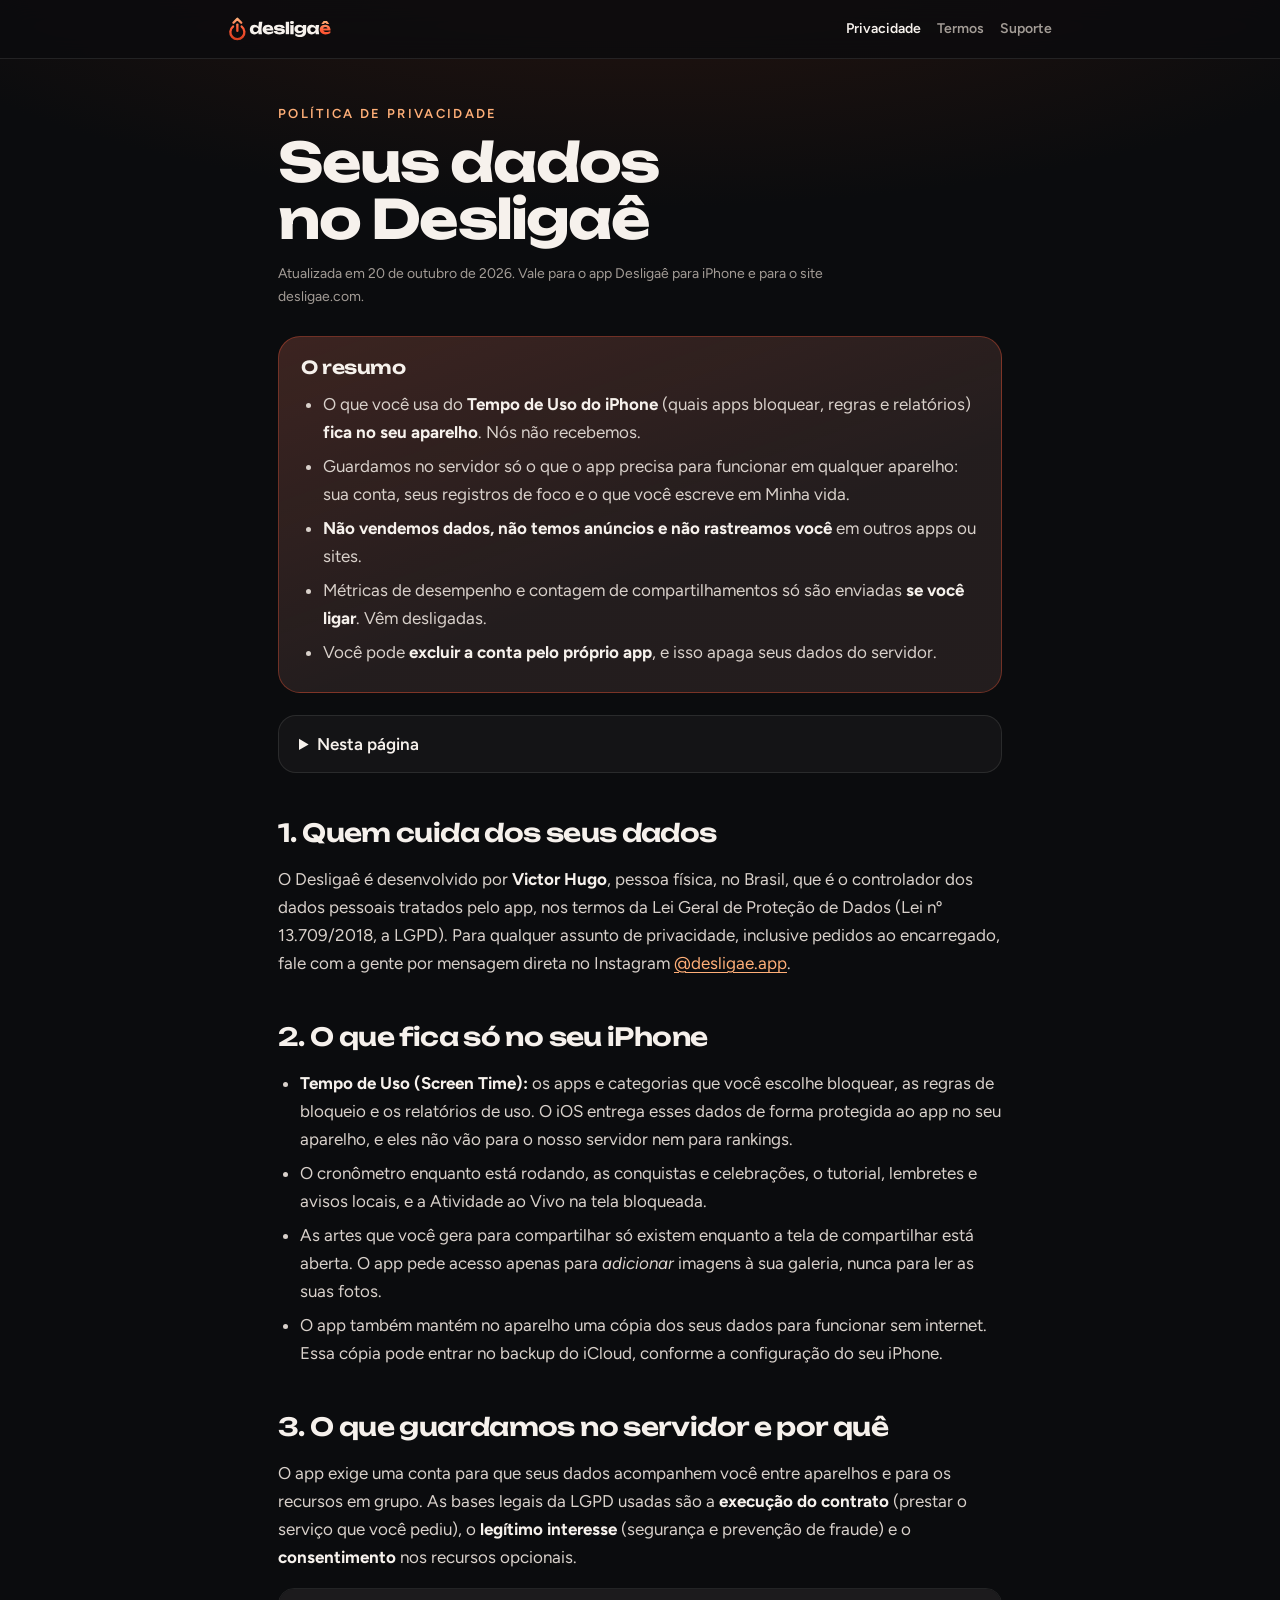
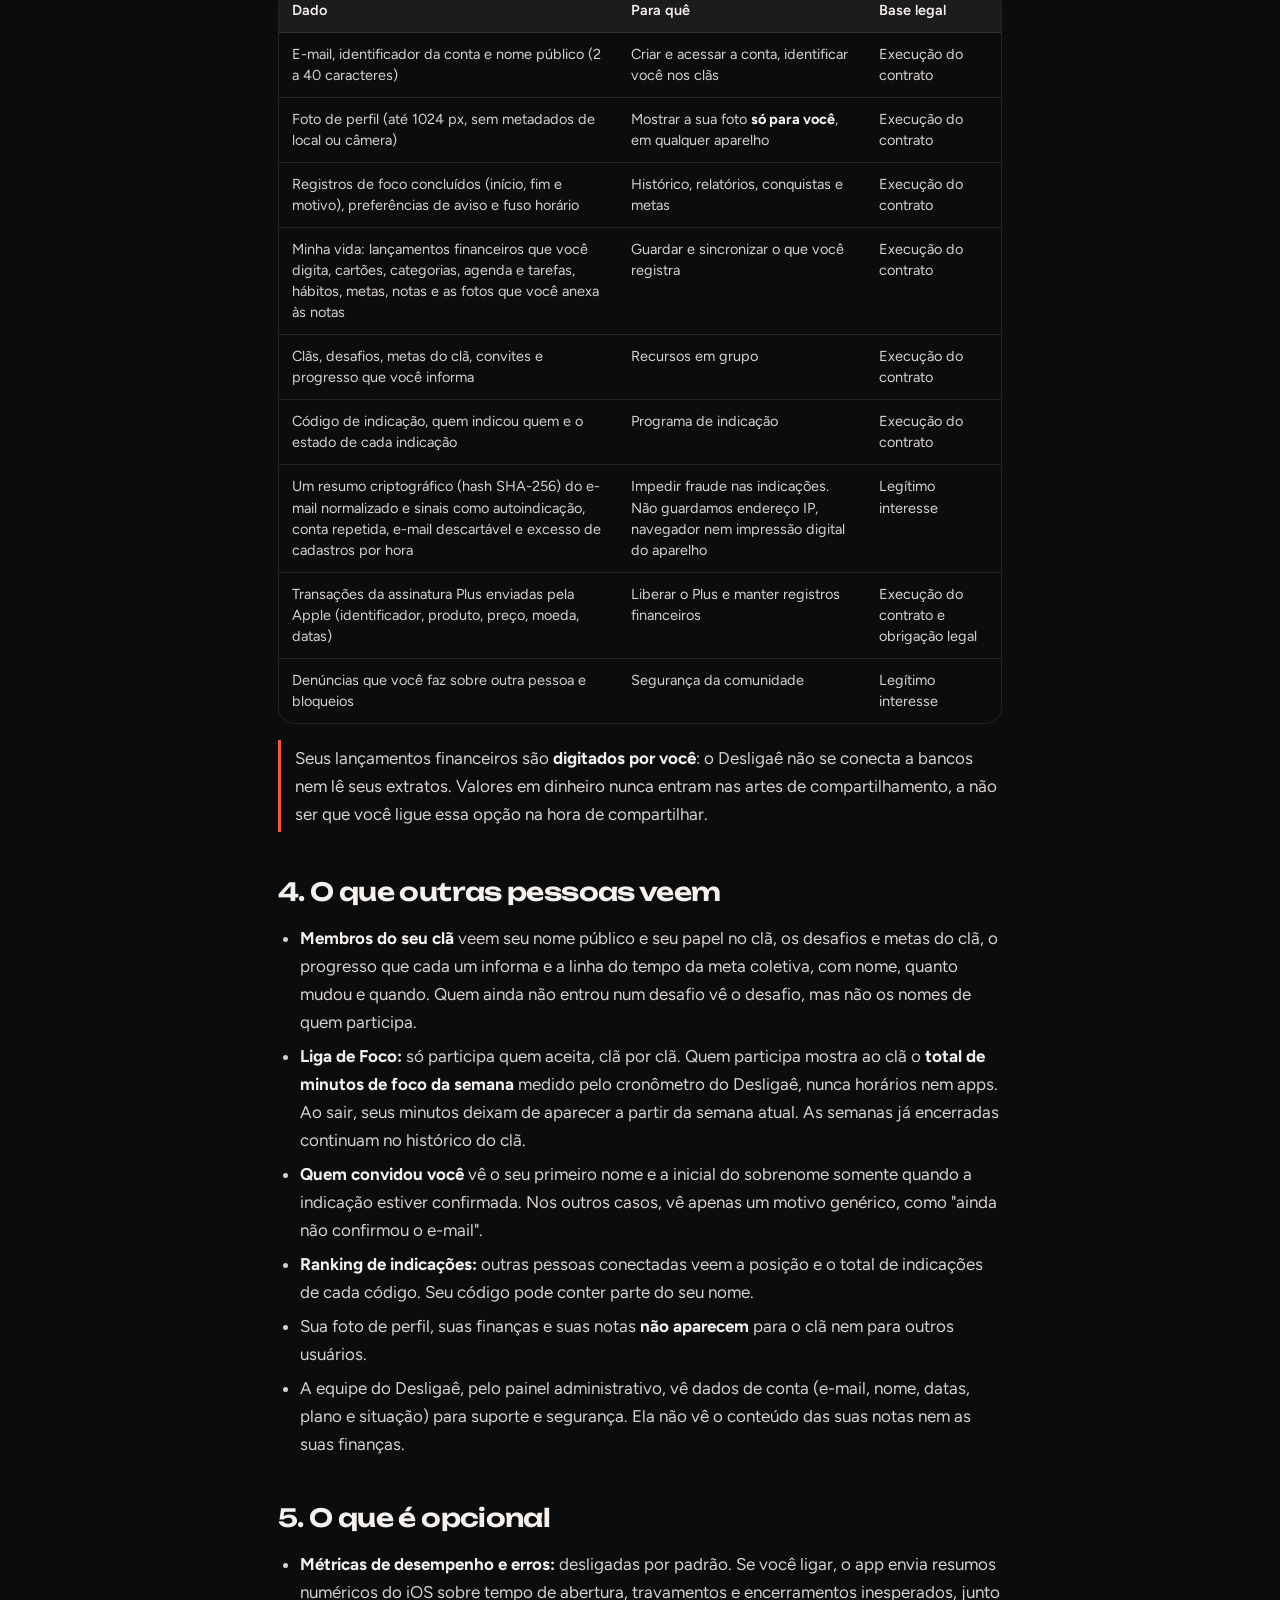
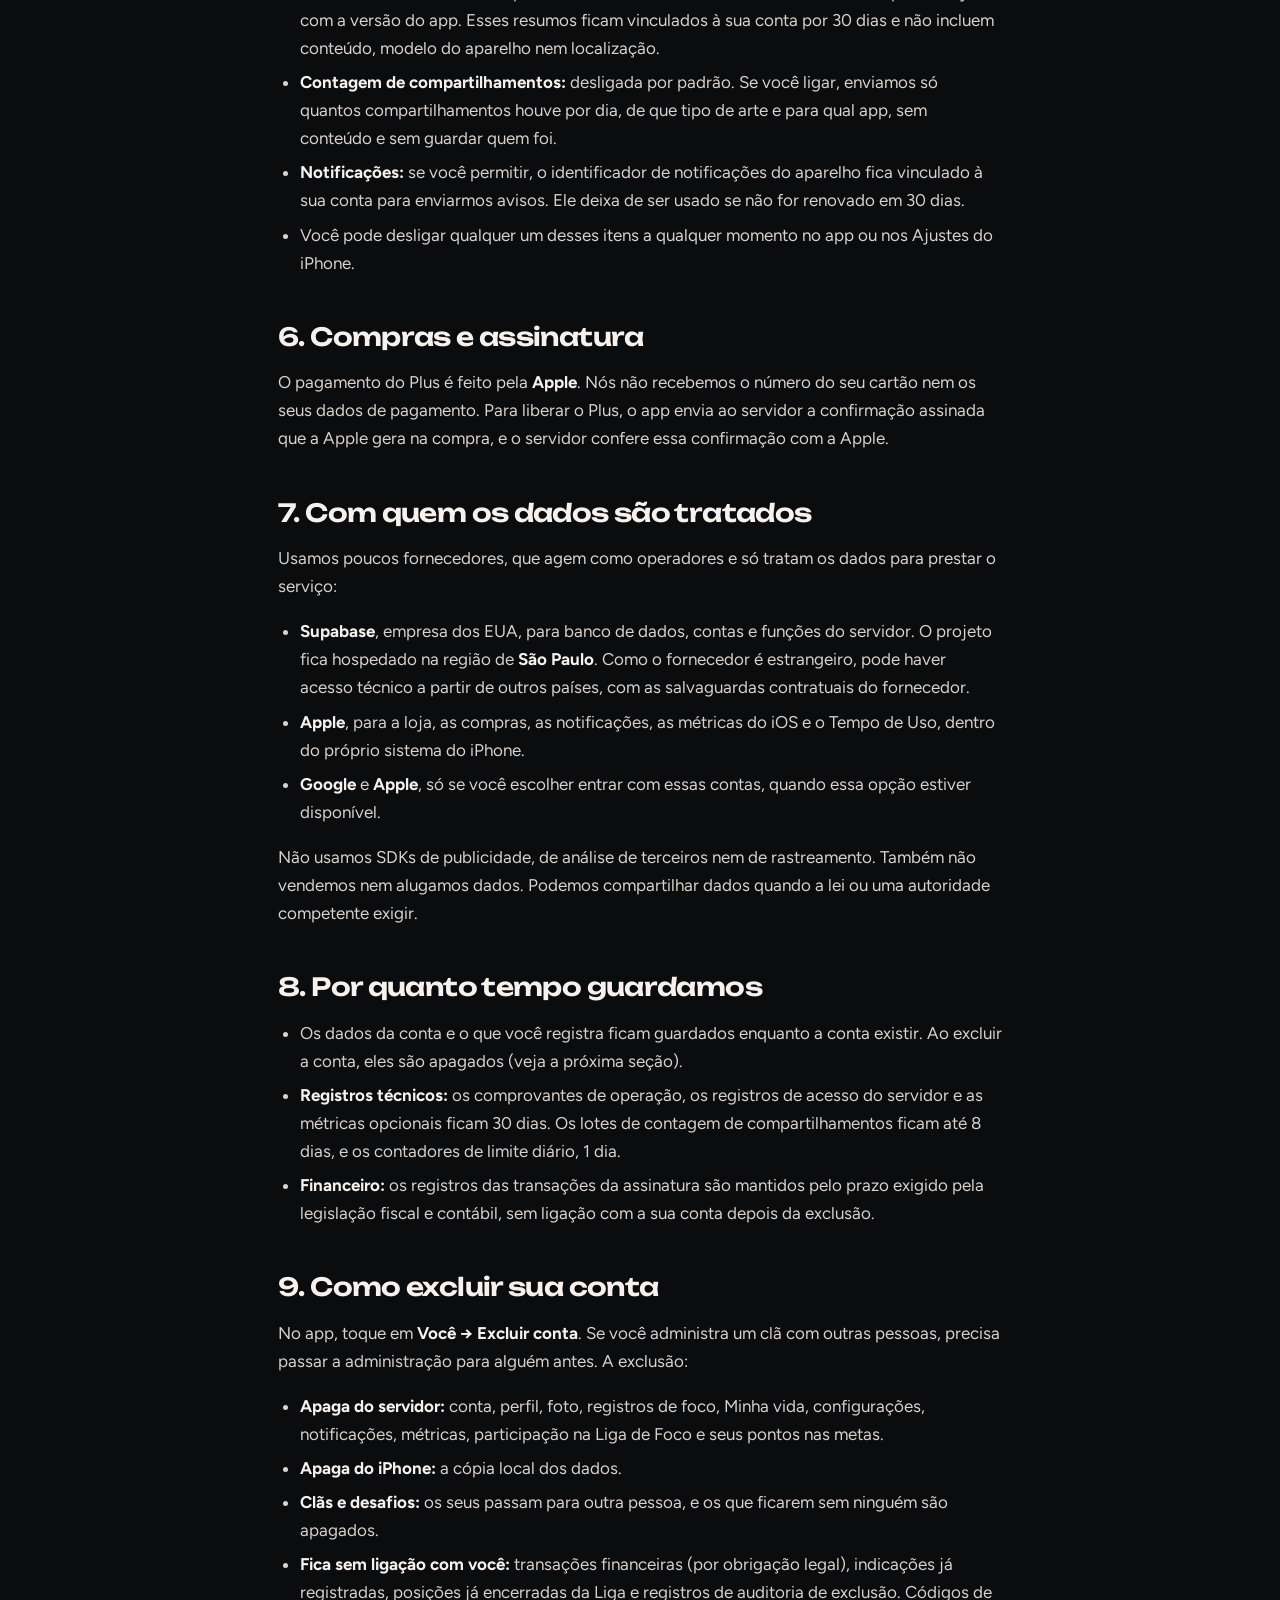
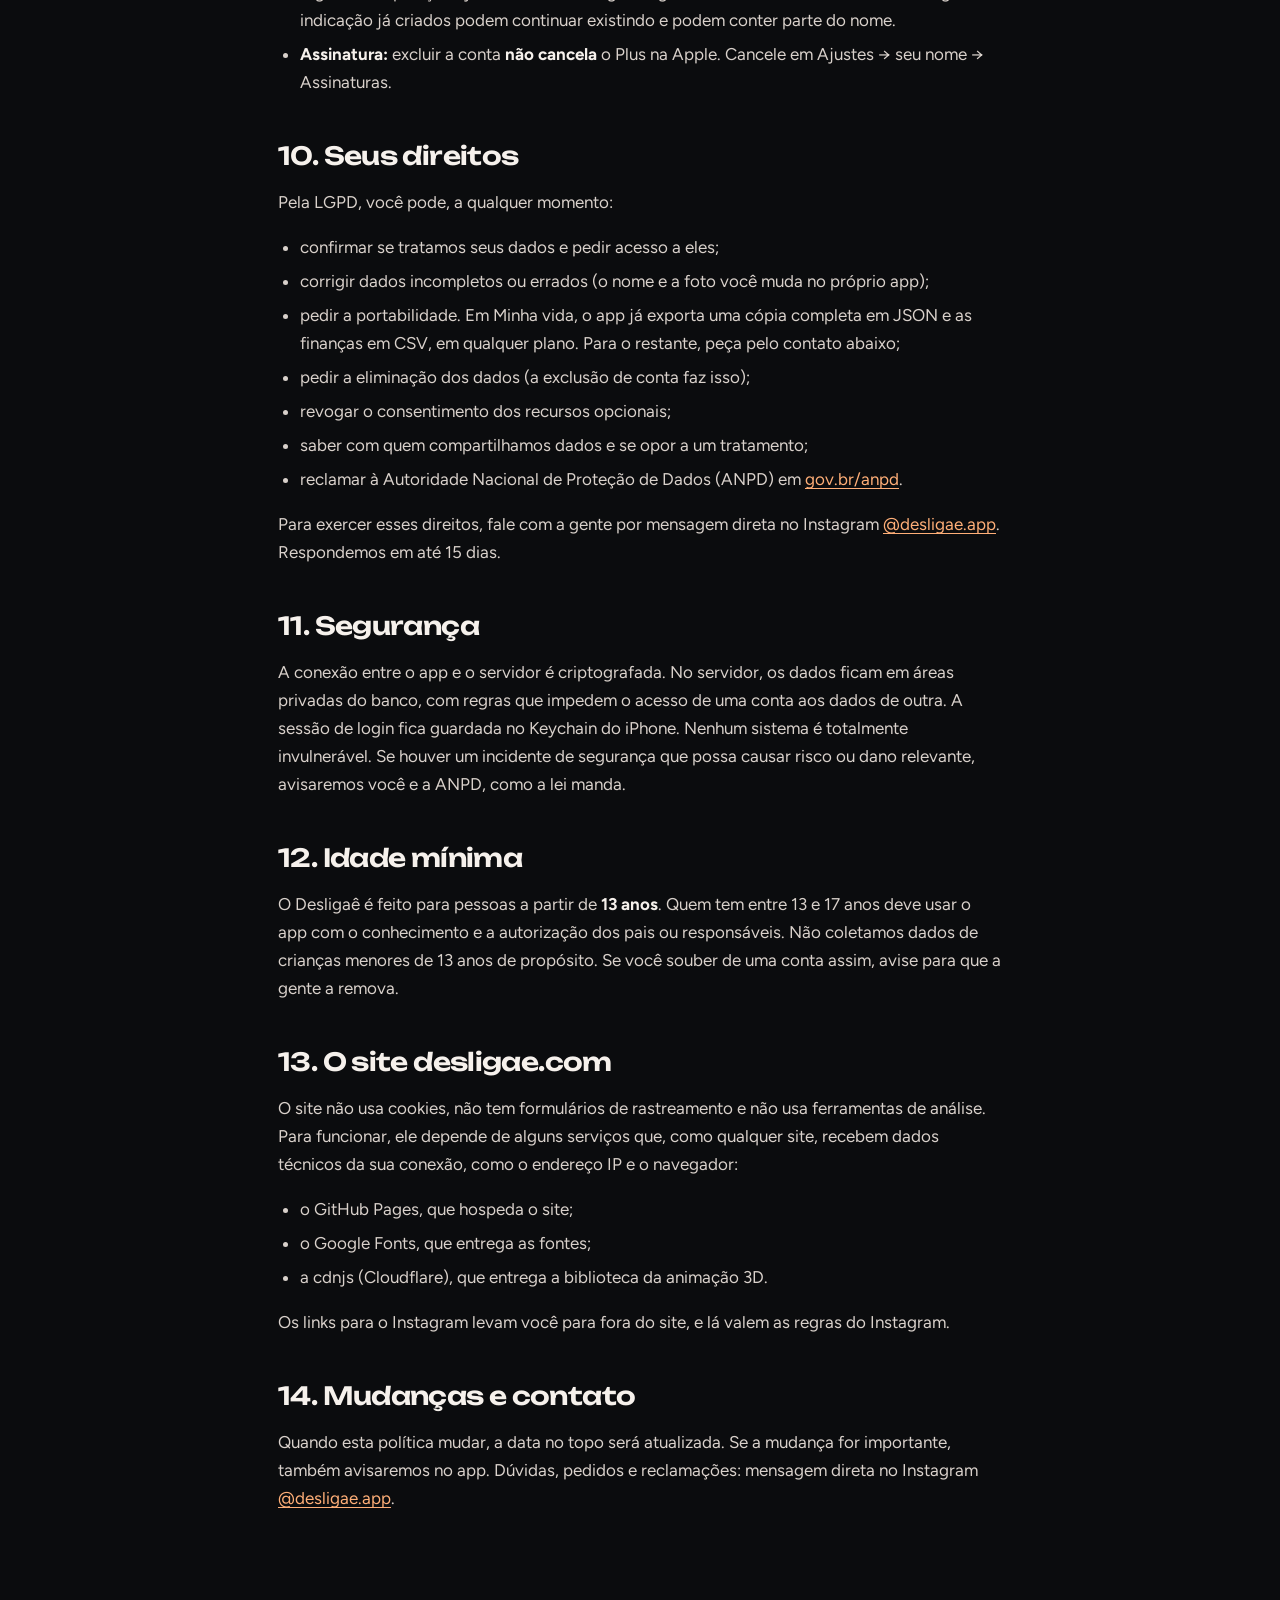
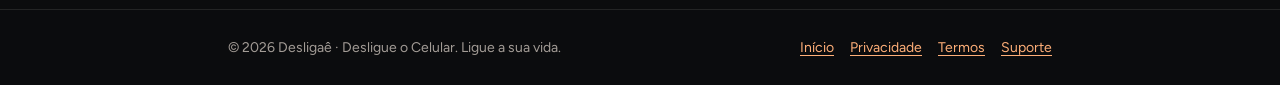
==== privacidade/index.html @ bc231753 "Política de Privacidade, Termos de Uso e Suporte Co-Authored-By: Claude Opus 5.5 <noreply@anthropic." ====
<!doctype html>
<html lang="pt-BR">
<head>
<meta charset="utf-8">
<meta name="viewport" content="width=device-width, initial-scale=1, viewport-fit=cover">
<meta name="theme-color" content="#0B0C0E">
<title>Política de Privacidade · Desligaê</title>
<meta name="description" content="Como o Desligaê trata seus dados: o que fica no iPhone, o que vai para o servidor, seus direitos pela LGPD e como excluir a conta.">
<link rel="icon" href="/img/icone.png">
<link rel="canonical" href="https://desligae.com/privacidade/">
<link rel="preconnect" href="https://fonts.googleapis.com"><link rel="preconnect" href="https://fonts.gstatic.com" crossorigin>
<link rel="stylesheet" href="https://fonts.googleapis.com/css2?family=Unbounded:wght@600;700&family=Figtree:wght@400;600&display=swap">
<style>
:root{--caverna:#0B0C0E;--rocha:#1C1B1D;--rocha2:#26242A;--brasa:#FF5835;--faisca:#FFAF78;--areia:#F6F1EC;--texto:#D9D1CB;--cinza:#A39C96;--linha:rgba(246,241,236,.10);
  --f-display:"Unbounded","Arial Black",system-ui,sans-serif;--f-body:"Figtree",system-ui,-apple-system,"Segoe UI",sans-serif;color-scheme:dark}
*{box-sizing:border-box}html{scroll-behavior:smooth}
body{margin:0;background:radial-gradient(120% 60% at 50% -10%,#2a1610 0%,var(--caverna) 55%) fixed,var(--caverna);color:var(--texto);font-family:var(--f-body);font-size:17px;line-height:1.65;-webkit-font-smoothing:antialiased}
a{color:var(--faisca);text-underline-offset:3px}a:hover{color:var(--areia)}
.bar{position:sticky;top:0;z-index:5;background:rgba(11,12,14,.82);backdrop-filter:blur(12px);-webkit-backdrop-filter:blur(12px);border-bottom:1px solid var(--linha);padding-top:env(safe-area-inset-top,0px)}
.bar .in{max-width:860px;margin:0 auto;height:58px;display:flex;align-items:center;justify-content:space-between;gap:12px;padding-left:max(18px,env(safe-area-inset-left,0px));padding-right:max(18px,env(safe-area-inset-right,0px))}
.bar svg{height:26px;width:auto;display:block}
.bar nav{display:flex;gap:16px;font-size:14px;font-weight:600}
.bar nav a{color:var(--cinza);text-decoration:none}.bar nav a[aria-current]{color:var(--areia)}
main{max-width:760px;margin:0 auto;padding-left:max(18px,env(safe-area-inset-left,0px));padding-right:max(18px,env(safe-area-inset-right,0px));padding-block:44px 80px}
.eyebrow{font-size:13px;font-weight:600;letter-spacing:.18em;text-transform:uppercase;color:var(--faisca);margin:0 0 10px}
h1{font-family:var(--f-display);font-weight:700;letter-spacing:-.035em;line-height:1.05;color:var(--areia);font-size:clamp(34px,8vw,54px);margin:0;text-wrap:balance}
h2{font-family:var(--f-display);font-weight:600;letter-spacing:-.025em;line-height:1.15;color:var(--areia);font-size:clamp(20px,4.6vw,25px);margin:46px 0 12px;scroll-margin-top:80px;text-wrap:balance}
h3{color:var(--areia);font-size:17px;margin:24px 0 6px}
p,li{max-width:68ch}ul,ol{padding-left:22px}li{margin:6px 0}
strong{color:var(--areia)}
.meta{color:var(--cinza);font-size:14px;margin:14px 0 0}
.tldr{margin-top:28px;background:linear-gradient(160deg,rgba(255,88,53,.14),rgba(255,88,53,.03) 60%),var(--rocha);border:1px solid rgba(255,88,53,.35);border-radius:22px;padding:20px 22px}
.tldr h2{margin-top:0;font-size:18px}.tldr ul{margin:0}
.toc{margin-top:22px;border:1px solid var(--linha);border-radius:18px;padding:14px 20px;background:rgba(28,27,29,.6)}
.toc summary{cursor:pointer;font-weight:600;color:var(--areia)}
.toc ol{margin:10px 0 4px;font-size:15px}
.tbl{overflow-x:auto;margin:14px 0;border:1px solid var(--linha);border-radius:16px}
table{border-collapse:collapse;width:100%;min-width:560px;font-size:14.5px;line-height:1.45}
th,td{text-align:left;vertical-align:top;padding:11px 13px;border-bottom:1px solid var(--linha)}
th{color:var(--areia);background:var(--rocha);font-weight:600}tr:last-child td{border-bottom:0}
.note{border-left:3px solid var(--brasa);padding:4px 0 4px 14px;color:var(--texto);margin:16px 0}
.cards{display:grid;grid-template-columns:repeat(auto-fit,minmax(220px,1fr));gap:12px;margin-top:22px}
.card{background:var(--rocha);border:1px solid var(--linha);border-radius:18px;padding:16px 18px}
.card b{display:block;color:var(--areia);margin-bottom:4px}
details.q{background:var(--rocha);border:1px solid var(--linha);border-radius:16px;padding:0 18px;margin:10px 0}
details.q summary{list-style:none;cursor:pointer;padding:15px 0;font-weight:600;color:var(--areia);display:flex;justify-content:space-between;gap:12px}
details.q summary::-webkit-details-marker{display:none}
details.q summary::after{content:"+";color:var(--brasa);font-family:var(--f-display);font-size:20px;line-height:1;transition:transform .25s;flex:none}
details.q[open] summary::after{transform:rotate(45deg)}
details.q>div{padding:0 0 14px}
footer{border-top:1px solid var(--linha);color:var(--cinza);font-size:14px}
footer .in{max-width:860px;margin:0 auto;padding:26px max(18px,env(safe-area-inset-right,0px)) calc(26px + env(safe-area-inset-bottom,0px)) max(18px,env(safe-area-inset-left,0px));display:flex;flex-wrap:wrap;gap:10px 22px;justify-content:space-between}
footer nav{display:flex;gap:16px;flex-wrap:wrap}
:focus-visible{outline:2px solid var(--faisca);outline-offset:3px;border-radius:6px}
@media print{body{background:#fff;color:#000}.bar,footer{display:none}}
</style>
</head>
<body>
<header class="bar"><div class="in"><a href="/" aria-label="Desligaê, página inicial"><svg aria-hidden="true" xmlns="http://www.w3.org/2000/svg" width="399" height="100" viewBox="0 0 399 100"><defs><linearGradient id="brasa" gradientUnits="userSpaceOnUse" x1="50" y1="6" x2="50" y2="94">
<stop offset="0" stop-color="#FFB27C"/><stop offset=".45" stop-color="#FF5835"/><stop offset="1" stop-color="#D23C1C"/></linearGradient>
<linearGradient id="brasaDeep" gradientUnits="userSpaceOnUse" x1="50" y1="6" x2="50" y2="94">
<stop offset="0" stop-color="#FF5835"/><stop offset="1" stop-color="#AE351E"/></linearGradient>
<linearGradient id="eg" x1="0" y1="0" x2="0" y2="1"><stop offset="0" stop-color="#FFAF78"/><stop offset=".7" stop-color="#FF5835"/></linearGradient>
<linearGradient id="egDeep" x1="0" y1="0" x2="0" y2="1"><stop offset="0" stop-color="#FF5835"/><stop offset="1" stop-color="#AE351E"/></linearGradient></defs><g transform="translate(-14.00 0.00) scale(1.00000)"><g fill="none" stroke="url(#brasa)" stroke-width="9" stroke-linecap="round" stroke-linejoin="round" transform="translate(0 2)"><path d="M66.62 38.72 A27 27 0 1 1 33.38 38.72"/><path d="M50 55 L50 31"/><path d="M35 24 L50 9 L65 24"/></g></g><path fill="#F6F1EC" d="M117.72800000000001 69.964 116.054 56.696 118.224 52.355999999999995 116.11600000000001 46.9 119.09200000000001 22.223999999999997H132.236L128.578 51.302L130.81 69.964ZM120.456 52.294Q119.58800000000001 57.873999999999995 117.01500000000001 62.089999999999996Q114.44200000000001 66.306 110.50500000000001 68.631Q106.56800000000001 70.956 101.546 70.956Q96.33800000000001 70.956 92.40100000000001 68.631Q88.464 66.306 86.232 62.059Q84.0 57.812 84.0 52.294Q84.0 46.652 86.232 42.436Q88.464 38.22 92.40100000000001 35.864Q96.33800000000001 33.507999999999996 101.546 33.507999999999996Q106.56800000000001 33.507999999999996 110.50500000000001 35.833Q114.44200000000001 38.158 117.046 42.343Q119.65 46.528 120.456 52.294ZM96.834 52.294Q96.834 54.897999999999996 97.91900000000001 56.943999999999996Q99.004 58.989999999999995 100.92600000000002 60.137Q102.84800000000001 61.284 105.328 61.284Q107.932 61.284 110.226 60.137Q112.52000000000001 58.989999999999995 114.256 56.943999999999996Q115.992 54.897999999999996 116.86000000000001 52.294Q115.992 49.628 114.256 47.582Q112.52000000000001 45.536 110.226 44.358000000000004Q107.932 43.18 105.328 43.18Q102.84800000000001 43.18 100.92600000000002 44.358000000000004Q99.004 45.536 97.91900000000001 47.582Q96.834 49.628 96.834 52.294Z"/><path fill="#F6F1EC" d="M155.424 70.956Q148.97600000000003 70.956 143.923 68.6Q138.87 66.244 135.95600000000002 61.997Q133.04200000000003 57.75 133.04200000000003 52.108Q133.04200000000003 46.59 135.83200000000002 42.405Q138.622 38.22 143.48900000000003 35.864Q148.35600000000002 33.507999999999996 154.49400000000003 33.507999999999996Q160.88000000000002 33.507999999999996 165.375 36.266999999999996Q169.87 39.025999999999996 172.31900000000002 44.048Q174.76800000000003 49.07 174.76800000000003 55.89H143.27200000000002V48.263999999999996H167.63800000000003L163.484 50.93Q163.23600000000002 48.202 162.12 46.311Q161.00400000000002 44.42 159.175 43.428Q157.346 42.436 154.80400000000003 42.436Q152.014 42.436 150.03000000000003 43.552Q148.04600000000002 44.668 146.93 46.620999999999995Q145.81400000000002 48.574 145.81400000000002 51.178Q145.81400000000002 54.525999999999996 147.33300000000003 56.851Q148.852 59.176 151.79700000000003 60.416Q154.74200000000002 61.656 159.02 61.656Q162.92600000000002 61.656 166.80100000000002 60.632999999999996Q170.67600000000002 59.61 173.83800000000002 57.75V65.81Q170.18 68.28999999999999 165.49900000000002 69.62299999999999Q160.818 70.956 155.424 70.956Z"/><path fill="#F6F1EC" d="M219.036 58.432Q219.036 62.524 216.556 65.314Q214.07600000000002 68.104 209.488 69.53Q204.9 70.956 198.452 70.956Q191.818 70.956 186.827 69.344Q181.836 67.732 179.046 64.818Q176.256 61.903999999999996 176.07000000000002 58.06H188.904Q189.33800000000002 59.486 190.609 60.509Q191.88 61.532 193.988 62.059Q196.096 62.586 199.01000000000002 62.586Q202.792 62.586 204.745 61.842Q206.698 61.098 206.698 59.61Q206.698 58.432 205.21 57.843Q203.722 57.254 200.126 56.944L193.864 56.448Q187.602 56.013999999999996 183.913 54.556999999999995Q180.22400000000002 53.099999999999994 178.61200000000002 50.775Q177.0 48.45 177.0 45.474000000000004Q177.0 41.444 179.51100000000002 38.809Q182.02200000000002 36.174 186.517 34.840999999999994Q191.012 33.507999999999996 197.026 33.507999999999996Q202.978 33.507999999999996 207.62800000000001 35.05799999999999Q212.27800000000002 36.608 215.068 39.367Q217.858 42.126 218.292 45.846000000000004H205.458Q205.14800000000002 44.668 204.09400000000002 43.706999999999994Q203.04000000000002 42.745999999999995 201.18 42.126Q199.32000000000002 41.506 196.406 41.506Q192.996 41.506 191.229 42.25Q189.46200000000002 42.994 189.46200000000002 44.358000000000004Q189.46200000000002 45.412 190.54700000000003 46.032Q191.632 46.652 194.608 46.9L202.854 47.519999999999996Q208.99200000000002 47.891999999999996 212.526 49.287Q216.06 50.682 217.548 52.976Q219.036 55.269999999999996 219.036 58.432Z"/><path fill="#F6F1EC" d="M222.198 22.223999999999997H234.908V69.964H222.198Z"/><path fill="#F6F1EC" d="M239.682 34.004 246.06799999999998 35.244 252.39199999999997 34.004V69.964H239.682ZM246.00599999999997 31.089999999999996Q242.71999999999997 31.089999999999996 240.67399999999998 29.447Q238.62799999999996 27.804000000000002 238.62799999999996 24.951999999999998Q238.62799999999996 22.162 240.67399999999998 20.488Q242.71999999999997 18.814 246.00599999999997 18.814Q249.41599999999997 18.814 251.43099999999998 20.488Q253.44599999999997 22.162 253.44599999999997 24.951999999999998Q253.44599999999997 27.804000000000002 251.43099999999998 29.447Q249.41599999999997 31.089999999999996 246.00599999999997 31.089999999999996Z"/><path fill="#F6F1EC" d="M288.10400000000004 61.036V55.022L288.538 53.534V44.854L288.10400000000004 43.552V34.562H300.752V60.54Q300.752 67.05 297.71400000000006 71.69999999999999Q294.67600000000004 76.35 289.25100000000003 78.768Q283.826 81.18599999999999 276.44800000000004 81.18599999999999Q271.55 81.18599999999999 267.365 79.91499999999999Q263.18 78.644 259.026 76.164V66.616Q262.87 69.468 267.117 70.739Q271.36400000000003 72.01 275.642 72.01Q281.718 72.01 284.91100000000006 69.406Q288.10400000000004 66.80199999999999 288.10400000000004 61.036ZM272.914 66.244Q267.892 66.244 263.986 64.19800000000001Q260.08000000000004 62.152 257.817 58.463Q255.55400000000003 54.774 255.55400000000003 49.876Q255.55400000000003 44.916 257.817 41.257999999999996Q260.08000000000004 37.6 263.986 35.554Q267.892 33.507999999999996 272.914 33.507999999999996Q276.634 33.507999999999996 279.73400000000004 34.655Q282.834 35.802 285.252 37.693Q287.67 39.584 289.313 41.785Q290.956 43.986 291.824 46.156Q292.692 48.326 292.692 50.0Q292.692 52.294 291.35900000000004 55.083999999999996Q290.026 57.873999999999995 287.48400000000004 60.416Q284.942 62.958 281.25300000000004 64.601Q277.564 66.244 272.914 66.244ZM277.192 57.626Q280.85 57.626 283.702 55.70399999999999Q286.55400000000003 53.782 288.538 49.876Q286.492 45.908 283.64 44.016999999999996Q280.788 42.126 277.192 42.126Q274.464 42.126 272.449 43.056Q270.434 43.986 269.38 45.753Q268.326 47.519999999999996 268.326 49.876Q268.326 52.17 269.38 53.937Q270.434 55.704 272.418 56.665Q274.40200000000004 57.626 277.192 57.626Z"/><path fill="#F6F1EC" d="M337.394 69.964 335.782 57.192 337.456 52.294 335.782 47.396 337.394 34.562H350.538L348.306 52.232L350.538 69.964ZM340.37 52.294Q339.502 57.873999999999995 336.929 62.089999999999996Q334.356 66.306 330.419 68.631Q326.482 70.956 321.46000000000004 70.956Q316.252 70.956 312.315 68.631Q308.378 66.306 306.14599999999996 62.059Q303.914 57.812 303.914 52.294Q303.914 46.652 306.14599999999996 42.436Q308.378 38.22 312.315 35.864Q316.252 33.507999999999996 321.46000000000004 33.507999999999996Q326.482 33.507999999999996 330.419 35.833Q334.356 38.158 336.96000000000004 42.343Q339.564 46.528 340.37 52.294ZM316.748 52.294Q316.748 54.897999999999996 317.83299999999997 56.943999999999996Q318.918 58.989999999999995 320.84000000000003 60.137Q322.762 61.284 325.242 61.284Q327.846 61.284 330.14 60.137Q332.434 58.989999999999995 334.17 56.943999999999996Q335.906 54.897999999999996 336.774 52.294Q335.906 49.628 334.17 47.582Q332.434 45.536 330.14 44.358000000000004Q327.846 43.18 325.242 43.18Q322.762 43.18 320.84000000000003 44.358000000000004Q318.918 45.536 317.83299999999997 47.582Q316.748 49.628 316.748 52.294Z"/><path fill="url(#eg)" d="M375.21400000000006 70.956Q368.766 70.956 363.713 68.6Q358.66 66.244 355.74600000000004 61.997Q352.83200000000005 57.75 352.83200000000005 52.108Q352.83200000000005 46.59 355.62200000000007 42.405Q358.41200000000003 38.22 363.279 35.864Q368.146 33.507999999999996 374.28400000000005 33.507999999999996Q380.67 33.507999999999996 385.165 36.266999999999996Q389.66 39.025999999999996 392.10900000000004 44.048Q394.55800000000005 49.07 394.55800000000005 55.89H363.062V48.263999999999996H387.42800000000005L383.27400000000006 50.93Q383.02600000000007 48.202 381.9100000000001 46.311Q380.79400000000004 44.42 378.96500000000003 43.428Q377.136 42.436 374.59400000000005 42.436Q371.80400000000003 42.436 369.82000000000005 43.552Q367.836 44.668 366.72 46.620999999999995Q365.60400000000004 48.574 365.60400000000004 51.178Q365.60400000000004 54.525999999999996 367.12300000000005 56.851Q368.64200000000005 59.176 371.58700000000005 60.416Q374.53200000000004 61.656 378.81000000000006 61.656Q382.716 61.656 386.591 60.632999999999996Q390.466 59.61 393.62800000000004 57.75V65.81Q389.97 68.28999999999999 385.28900000000004 69.62299999999999Q380.60800000000006 70.956 375.21400000000006 70.956ZM367.77400000000006 19.372H380.7320000000001L389.59800000000007 31.089999999999996H379.61600000000004L371.30800000000005 22.472H377.19800000000004L368.95200000000006 31.089999999999996H358.9080000000001Z"/></svg></a><nav aria-label="Páginas legais"><a href="/privacidade/" aria-current="page">Privacidade</a><a href="/termos/">Termos</a><a href="/suporte/">Suporte</a></nav></div></header>
<main>

<p class="eyebrow">Política de Privacidade</p>
<h1>Seus dados no Desligaê</h1>
<p class="meta">Atualizada em 20 de outubro de 2026. Vale para o app Desligaê para iPhone e para o site desligae.com.</p>

<section class="tldr" aria-labelledby="resumo">
  <h2 id="resumo">O resumo</h2>
  <ul>
    <li>O que você usa do <strong>Tempo de Uso do iPhone</strong> (quais apps bloquear, regras e relatórios) <strong>fica no seu aparelho</strong>. Nós não recebemos.</li>
    <li>Guardamos no servidor só o que o app precisa para funcionar em qualquer aparelho: sua conta, seus registros de foco e o que você escreve em Minha vida.</li>
    <li><strong>Não vendemos dados, não temos anúncios e não rastreamos você</strong> em outros apps ou sites.</li>
    <li>Métricas de desempenho e contagem de compartilhamentos só são enviadas <strong>se você ligar</strong>. Vêm desligadas.</li>
    <li>Você pode <strong>excluir a conta pelo próprio app</strong>, e isso apaga seus dados do servidor.</li>
  </ul>
</section>

<details class="toc"><summary>Nesta página</summary><ol>
<li><a href="#quem">Quem cuida dos seus dados</a></li>
<li><a href="#aparelho">O que fica só no seu iPhone</a></li>
<li><a href="#servidor">O que guardamos no servidor e por quê</a></li>
<li><a href="#outros">O que outras pessoas veem</a></li>
<li><a href="#opcionais">O que é opcional</a></li>
<li><a href="#compras">Compras e assinatura</a></li>
<li><a href="#terceiros">Com quem os dados são tratados</a></li>
<li><a href="#tempo">Por quanto tempo guardamos</a></li>
<li><a href="#excluir">Como excluir sua conta</a></li>
<li><a href="#direitos">Seus direitos</a></li>
<li><a href="#seguranca">Segurança</a></li>
<li><a href="#idade">Idade mínima</a></li>
<li><a href="#site">O site desligae.com</a></li>
<li><a href="#mudancas">Mudanças e contato</a></li>
</ol></details>

<h2 id="quem">1. Quem cuida dos seus dados</h2>
<p>O Desligaê é desenvolvido por <strong>Victor Hugo</strong>, pessoa física, no Brasil, que é o controlador dos dados pessoais tratados pelo app, nos termos da Lei Geral de Proteção de Dados (Lei nº 13.709/2018, a LGPD). Para qualquer assunto de privacidade, inclusive pedidos ao encarregado, fale com a gente por mensagem direta no Instagram <a href="https://www.instagram.com/desligae.app/">@desligae.app</a>.</p>

<h2 id="aparelho">2. O que fica só no seu iPhone</h2>
<ul>
  <li><strong>Tempo de Uso (Screen Time):</strong> os apps e categorias que você escolhe bloquear, as regras de bloqueio e os relatórios de uso. O iOS entrega esses dados de forma protegida ao app no seu aparelho, e eles não vão para o nosso servidor nem para rankings.</li>
  <li>O cronômetro enquanto está rodando, as conquistas e celebrações, o tutorial, lembretes e avisos locais, e a Atividade ao Vivo na tela bloqueada.</li>
  <li>As artes que você gera para compartilhar só existem enquanto a tela de compartilhar está aberta. O app pede acesso apenas para <em>adicionar</em> imagens à sua galeria, nunca para ler as suas fotos.</li>
  <li>O app também mantém no aparelho uma cópia dos seus dados para funcionar sem internet. Essa cópia pode entrar no backup do iCloud, conforme a configuração do seu iPhone.</li>
</ul>

<h2 id="servidor">3. O que guardamos no servidor e por quê</h2>
<p>O app exige uma conta para que seus dados acompanhem você entre aparelhos e para os recursos em grupo. As bases legais da LGPD usadas são a <strong>execução do contrato</strong> (prestar o serviço que você pediu), o <strong>legítimo interesse</strong> (segurança e prevenção de fraude) e o <strong>consentimento</strong> nos recursos opcionais.</p>
<div class="tbl"><table>
<thead><tr><th>Dado</th><th>Para quê</th><th>Base legal</th></tr></thead>
<tbody>
<tr><td>E-mail, identificador da conta e nome público (2 a 40 caracteres)</td><td>Criar e acessar a conta, identificar você nos clãs</td><td>Execução do contrato</td></tr>
<tr><td>Foto de perfil (até 1024 px, sem metadados de local ou câmera)</td><td>Mostrar a sua foto <strong>só para você</strong>, em qualquer aparelho</td><td>Execução do contrato</td></tr>
<tr><td>Registros de foco concluídos (início, fim e motivo), preferências de aviso e fuso horário</td><td>Histórico, relatórios, conquistas e metas</td><td>Execução do contrato</td></tr>
<tr><td>Minha vida: lançamentos financeiros que você digita, cartões, categorias, agenda e tarefas, hábitos, metas, notas e as fotos que você anexa às notas</td><td>Guardar e sincronizar o que você registra</td><td>Execução do contrato</td></tr>
<tr><td>Clãs, desafios, metas do clã, convites e progresso que você informa</td><td>Recursos em grupo</td><td>Execução do contrato</td></tr>
<tr><td>Código de indicação, quem indicou quem e o estado de cada indicação</td><td>Programa de indicação</td><td>Execução do contrato</td></tr>
<tr><td>Um resumo criptográfico (hash SHA-256) do e-mail normalizado e sinais como autoindicação, conta repetida, e-mail descartável e excesso de cadastros por hora</td><td>Impedir fraude nas indicações. Não guardamos endereço IP, navegador nem impressão digital do aparelho</td><td>Legítimo interesse</td></tr>
<tr><td>Transações da assinatura Plus enviadas pela Apple (identificador, produto, preço, moeda, datas)</td><td>Liberar o Plus e manter registros financeiros</td><td>Execução do contrato e obrigação legal</td></tr>
<tr><td>Denúncias que você faz sobre outra pessoa e bloqueios</td><td>Segurança da comunidade</td><td>Legítimo interesse</td></tr>
</tbody></table></div>
<p class="note">Seus lançamentos financeiros são <strong>digitados por você</strong>: o Desligaê não se conecta a bancos nem lê seus extratos. Valores em dinheiro nunca entram nas artes de compartilhamento, a não ser que você ligue essa opção na hora de compartilhar.</p>

<h2 id="outros">4. O que outras pessoas veem</h2>
<ul>
  <li><strong>Membros do seu clã</strong> veem seu nome público e seu papel no clã, os desafios e metas do clã, o progresso que cada um informa e a linha do tempo da meta coletiva, com nome, quanto mudou e quando. Quem ainda não entrou num desafio vê o desafio, mas não os nomes de quem participa.</li>
  <li><strong>Liga de Foco:</strong> só participa quem aceita, clã por clã. Quem participa mostra ao clã o <strong>total de minutos de foco da semana</strong> medido pelo cronômetro do Desligaê, nunca horários nem apps. Ao sair, seus minutos deixam de aparecer a partir da semana atual. As semanas já encerradas continuam no histórico do clã.</li>
  <li><strong>Quem convidou você</strong> vê o seu primeiro nome e a inicial do sobrenome somente quando a indicação estiver confirmada. Nos outros casos, vê apenas um motivo genérico, como "ainda não confirmou o e-mail".</li>
  <li><strong>Ranking de indicações:</strong> outras pessoas conectadas veem a posição e o total de indicações de cada código. Seu código pode conter parte do seu nome.</li>
  <li>Sua foto de perfil, suas finanças e suas notas <strong>não aparecem</strong> para o clã nem para outros usuários.</li>
  <li>A equipe do Desligaê, pelo painel administrativo, vê dados de conta (e-mail, nome, datas, plano e situação) para suporte e segurança. Ela não vê o conteúdo das suas notas nem as suas finanças.</li>
</ul>

<h2 id="opcionais">5. O que é opcional</h2>
<ul>
  <li><strong>Métricas de desempenho e erros:</strong> desligadas por padrão. Se você ligar, o app envia resumos numéricos do iOS sobre tempo de abertura, travamentos e encerramentos inesperados, junto com a versão do app. Esses resumos ficam vinculados à sua conta por 30 dias e não incluem conteúdo, modelo do aparelho nem localização.</li>
  <li><strong>Contagem de compartilhamentos:</strong> desligada por padrão. Se você ligar, enviamos só quantos compartilhamentos houve por dia, de que tipo de arte e para qual app, sem conteúdo e sem guardar quem foi.</li>
  <li><strong>Notificações:</strong> se você permitir, o identificador de notificações do aparelho fica vinculado à sua conta para enviarmos avisos. Ele deixa de ser usado se não for renovado em 30 dias.</li>
  <li>Você pode desligar qualquer um desses itens a qualquer momento no app ou nos Ajustes do iPhone.</li>
</ul>

<h2 id="compras">6. Compras e assinatura</h2>
<p>O pagamento do Plus é feito pela <strong>Apple</strong>. Nós não recebemos o número do seu cartão nem os seus dados de pagamento. Para liberar o Plus, o app envia ao servidor a confirmação assinada que a Apple gera na compra, e o servidor confere essa confirmação com a Apple.</p>

<h2 id="terceiros">7. Com quem os dados são tratados</h2>
<p>Usamos poucos fornecedores, que agem como operadores e só tratam os dados para prestar o serviço:</p>
<ul>
  <li><strong>Supabase</strong>, empresa dos EUA, para banco de dados, contas e funções do servidor. O projeto fica hospedado na região de <strong>São Paulo</strong>. Como o fornecedor é estrangeiro, pode haver acesso técnico a partir de outros países, com as salvaguardas contratuais do fornecedor.</li>
  <li><strong>Apple</strong>, para a loja, as compras, as notificações, as métricas do iOS e o Tempo de Uso, dentro do próprio sistema do iPhone.</li>
  <li><strong>Google</strong> e <strong>Apple</strong>, só se você escolher entrar com essas contas, quando essa opção estiver disponível.</li>
</ul>
<p>Não usamos SDKs de publicidade, de análise de terceiros nem de rastreamento. Também não vendemos nem alugamos dados. Podemos compartilhar dados quando a lei ou uma autoridade competente exigir.</p>

<h2 id="tempo">8. Por quanto tempo guardamos</h2>
<ul>
  <li>Os dados da conta e o que você registra ficam guardados enquanto a conta existir. Ao excluir a conta, eles são apagados (veja a próxima seção).</li>
  <li><strong>Registros técnicos:</strong> os comprovantes de operação, os registros de acesso do servidor e as métricas opcionais ficam 30 dias. Os lotes de contagem de compartilhamentos ficam até 8 dias, e os contadores de limite diário, 1 dia.</li>
  <li><strong>Financeiro:</strong> os registros das transações da assinatura são mantidos pelo prazo exigido pela legislação fiscal e contábil, sem ligação com a sua conta depois da exclusão.</li>
</ul>

<h2 id="excluir">9. Como excluir sua conta</h2>
<p>No app, toque em <strong>Você → Excluir conta</strong>. Se você administra um clã com outras pessoas, precisa passar a administração para alguém antes. A exclusão:</p>
<ul>
  <li><strong>Apaga do servidor:</strong> conta, perfil, foto, registros de foco, Minha vida, configurações, notificações, métricas, participação na Liga de Foco e seus pontos nas metas.</li>
  <li><strong>Apaga do iPhone:</strong> a cópia local dos dados.</li>
  <li><strong>Clãs e desafios:</strong> os seus passam para outra pessoa, e os que ficarem sem ninguém são apagados.</li>
  <li><strong>Fica sem ligação com você:</strong> transações financeiras (por obrigação legal), indicações já registradas, posições já encerradas da Liga e registros de auditoria de exclusão. Códigos de indicação já criados podem continuar existindo e podem conter parte do nome.</li>
  <li><strong>Assinatura:</strong> excluir a conta <strong>não cancela</strong> o Plus na Apple. Cancele em Ajustes → seu nome → Assinaturas.</li>
</ul>

<h2 id="direitos">10. Seus direitos</h2>
<p>Pela LGPD, você pode, a qualquer momento:</p>
<ul>
  <li>confirmar se tratamos seus dados e pedir acesso a eles;</li>
  <li>corrigir dados incompletos ou errados (o nome e a foto você muda no próprio app);</li>
  <li>pedir a portabilidade. Em Minha vida, o app já exporta uma cópia completa em JSON e as finanças em CSV, em qualquer plano. Para o restante, peça pelo contato abaixo;</li>
  <li>pedir a eliminação dos dados (a exclusão de conta faz isso);</li>
  <li>revogar o consentimento dos recursos opcionais;</li>
  <li>saber com quem compartilhamos dados e se opor a um tratamento;</li>
  <li>reclamar à Autoridade Nacional de Proteção de Dados (ANPD) em <a href="https://www.gov.br/anpd">gov.br/anpd</a>.</li>
</ul>
<p>Para exercer esses direitos, fale com a gente por mensagem direta no Instagram <a href="https://www.instagram.com/desligae.app/">@desligae.app</a>. Respondemos em até 15 dias.</p>

<h2 id="seguranca">11. Segurança</h2>
<p>A conexão entre o app e o servidor é criptografada. No servidor, os dados ficam em áreas privadas do banco, com regras que impedem o acesso de uma conta aos dados de outra. A sessão de login fica guardada no Keychain do iPhone. Nenhum sistema é totalmente invulnerável. Se houver um incidente de segurança que possa causar risco ou dano relevante, avisaremos você e a ANPD, como a lei manda.</p>

<h2 id="idade">12. Idade mínima</h2>
<p>O Desligaê é feito para pessoas a partir de <strong>13 anos</strong>. Quem tem entre 13 e 17 anos deve usar o app com o conhecimento e a autorização dos pais ou responsáveis. Não coletamos dados de crianças menores de 13 anos de propósito. Se você souber de uma conta assim, avise para que a gente a remova.</p>

<h2 id="site">13. O site desligae.com</h2>
<p>O site não usa cookies, não tem formulários de rastreamento e não usa ferramentas de análise. Para funcionar, ele depende de alguns serviços que, como qualquer site, recebem dados técnicos da sua conexão, como o endereço IP e o navegador:</p>
<ul>
  <li>o GitHub Pages, que hospeda o site;</li>
  <li>o Google Fonts, que entrega as fontes;</li>
  <li>a cdnjs (Cloudflare), que entrega a biblioteca da animação 3D.</li>
</ul>
<p>Os links para o Instagram levam você para fora do site, e lá valem as regras do Instagram.</p>

<h2 id="mudancas">14. Mudanças e contato</h2>
<p>Quando esta política mudar, a data no topo será atualizada. Se a mudança for importante, também avisaremos no app. Dúvidas, pedidos e reclamações: mensagem direta no Instagram <a href="https://www.instagram.com/desligae.app/">@desligae.app</a>.</p>

</main>
<footer><div class="in"><span>© 2026 Desligaê · Desligue o Celular. Ligue a sua vida.</span><nav><a href="/">Início</a><a href="/privacidade/">Privacidade</a><a href="/termos/">Termos</a><a href="/suporte/">Suporte</a></nav></div></footer>
</body>
</html>
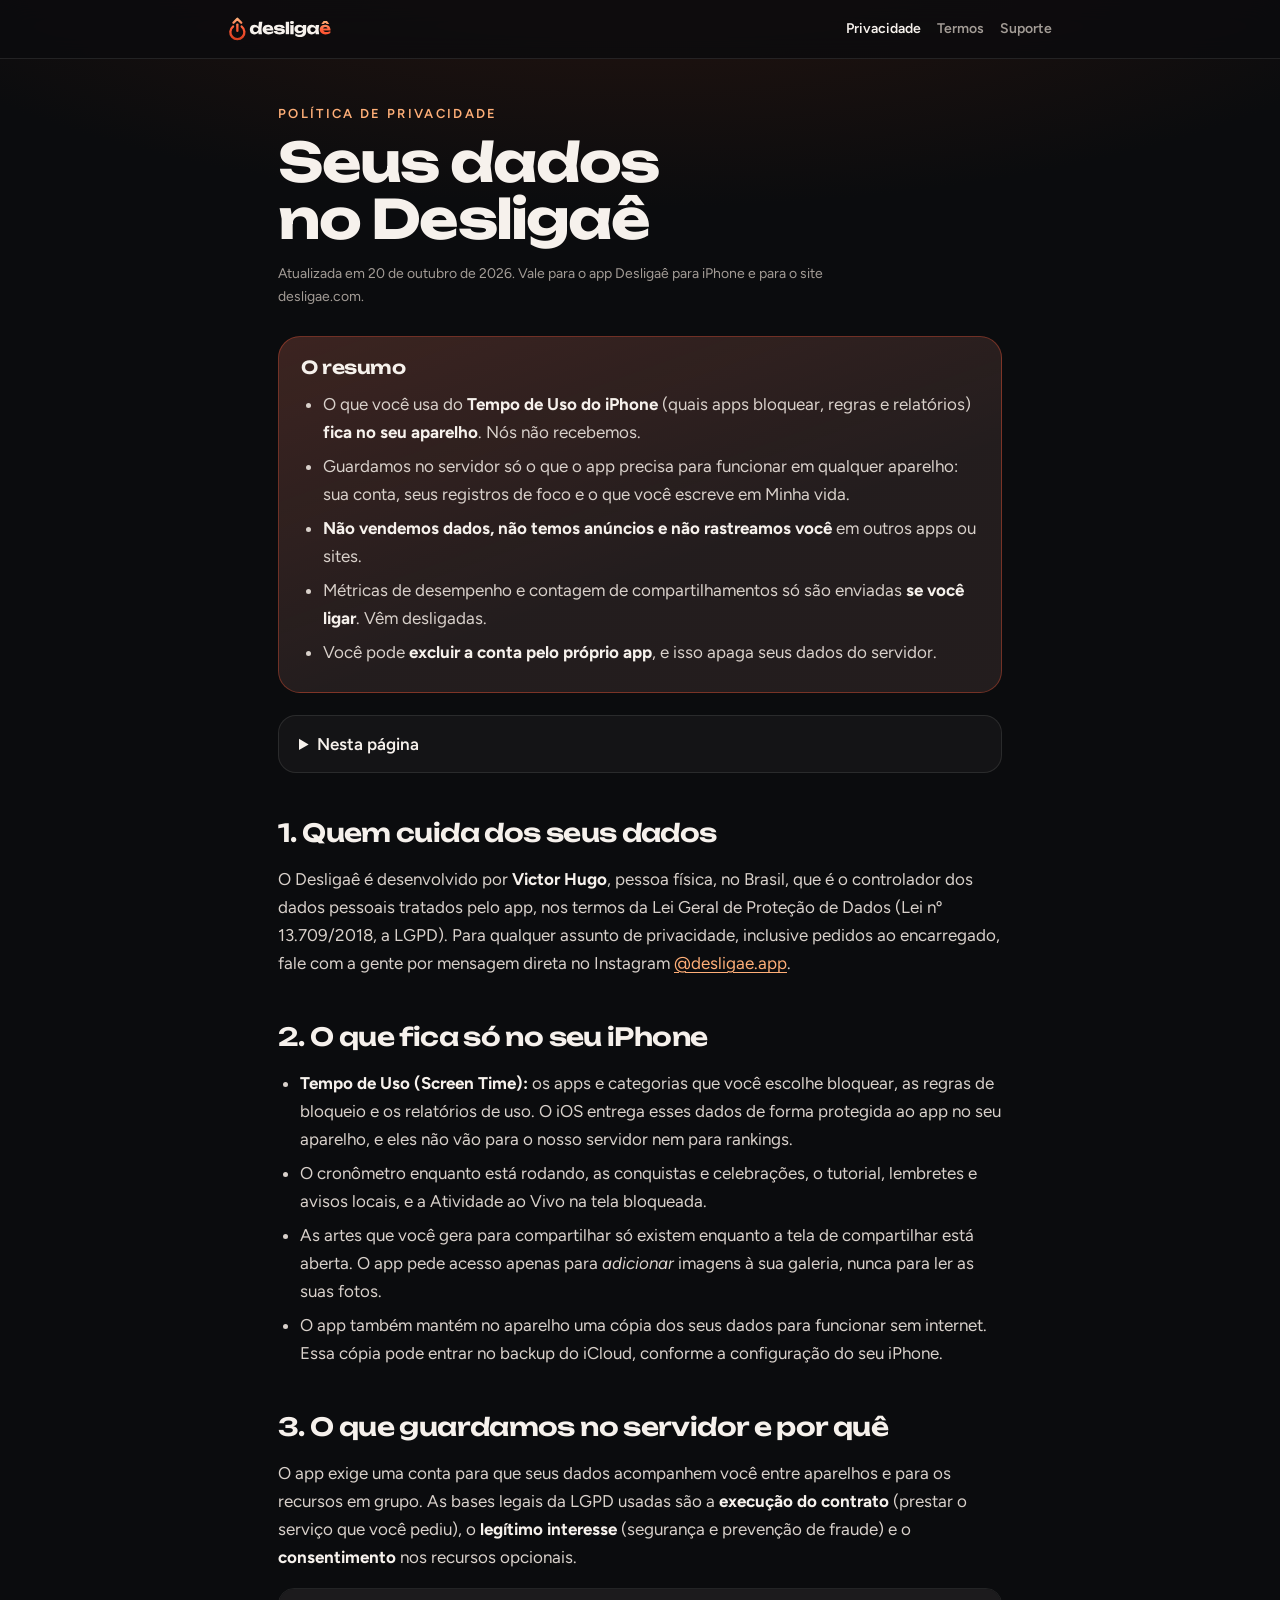
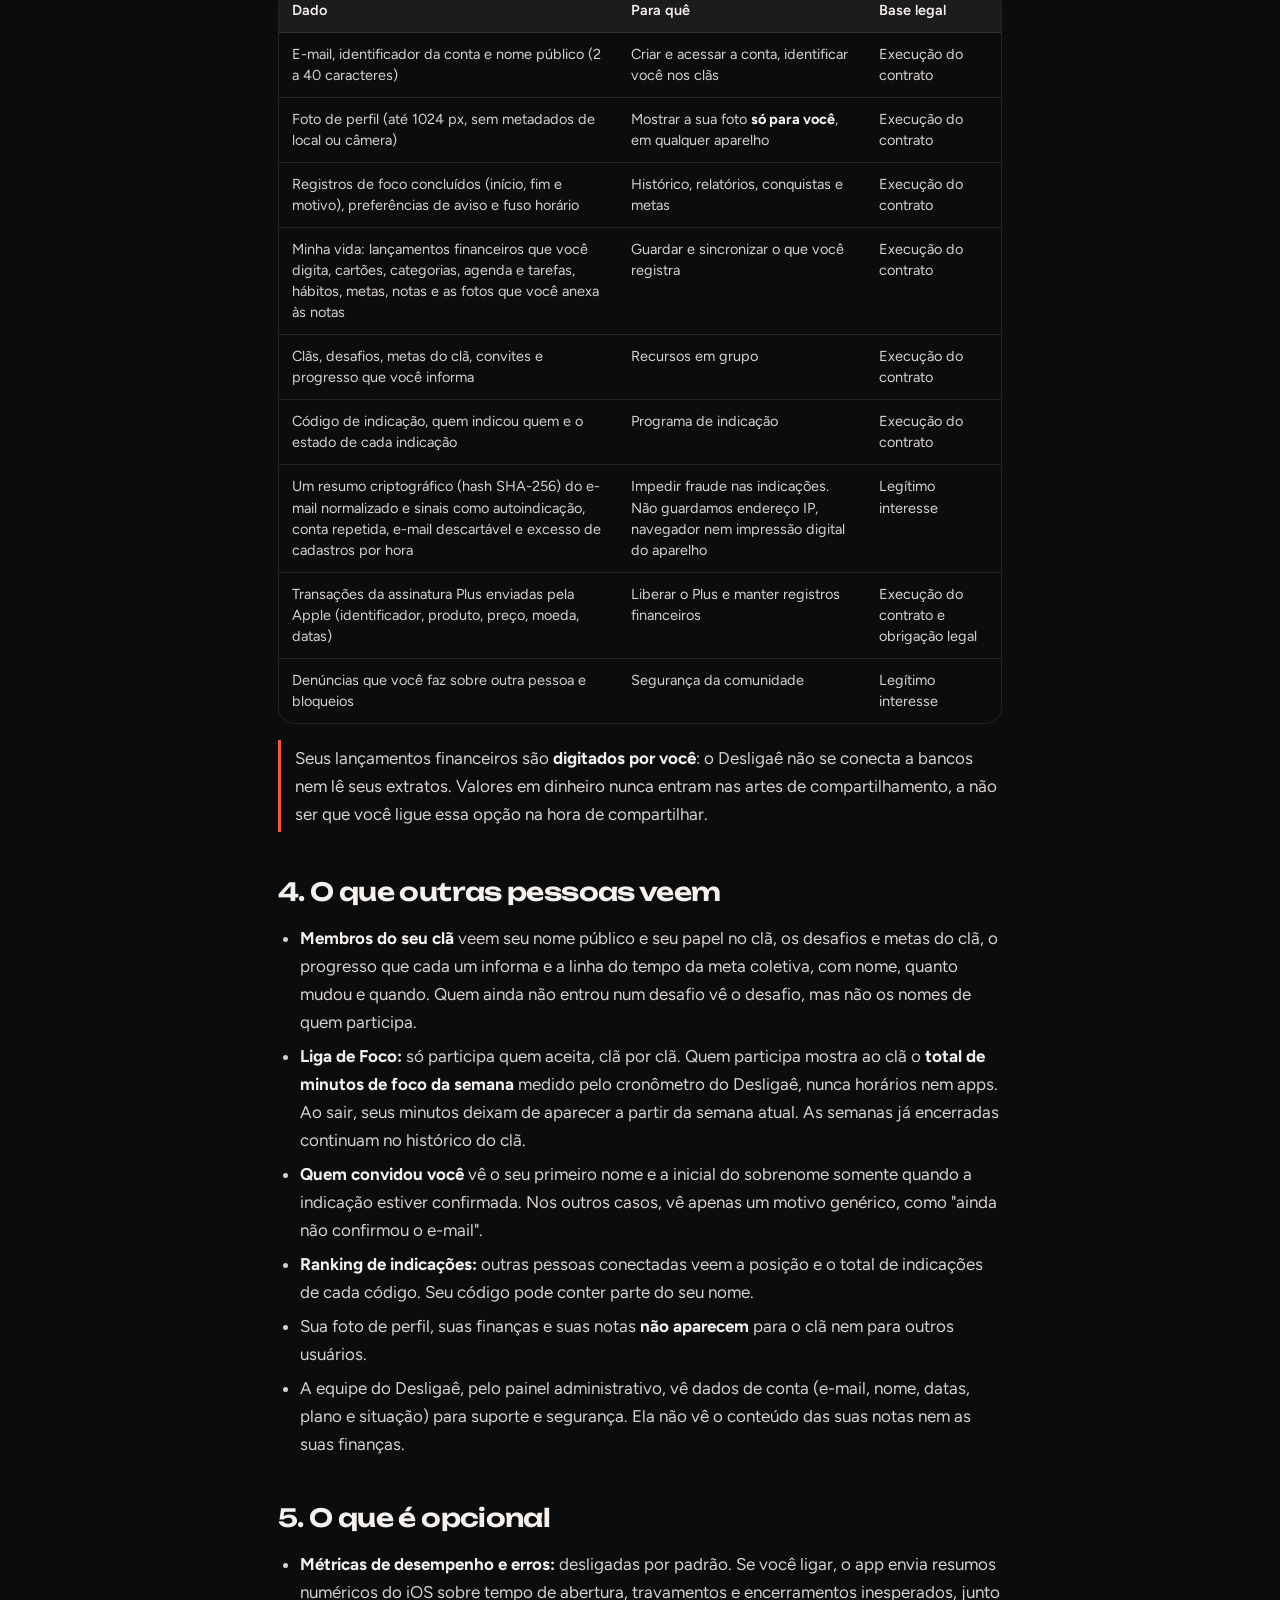
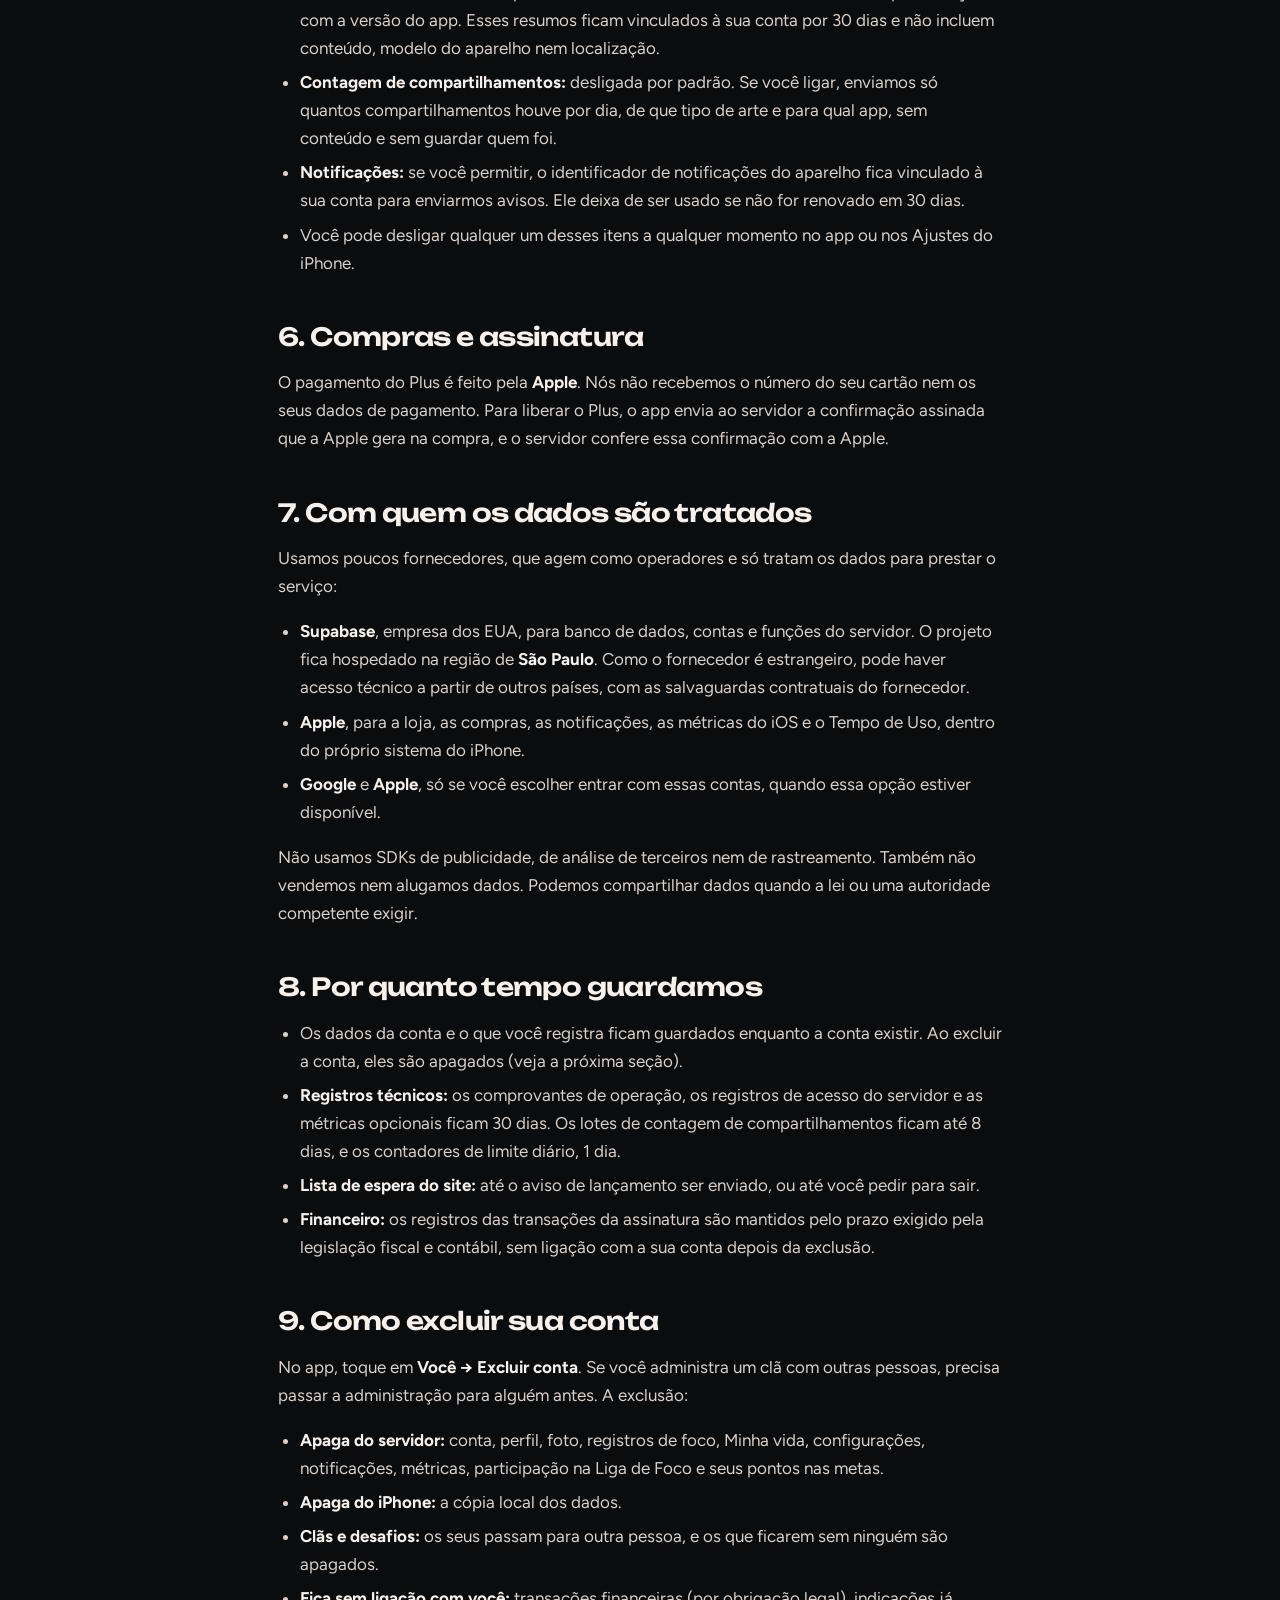
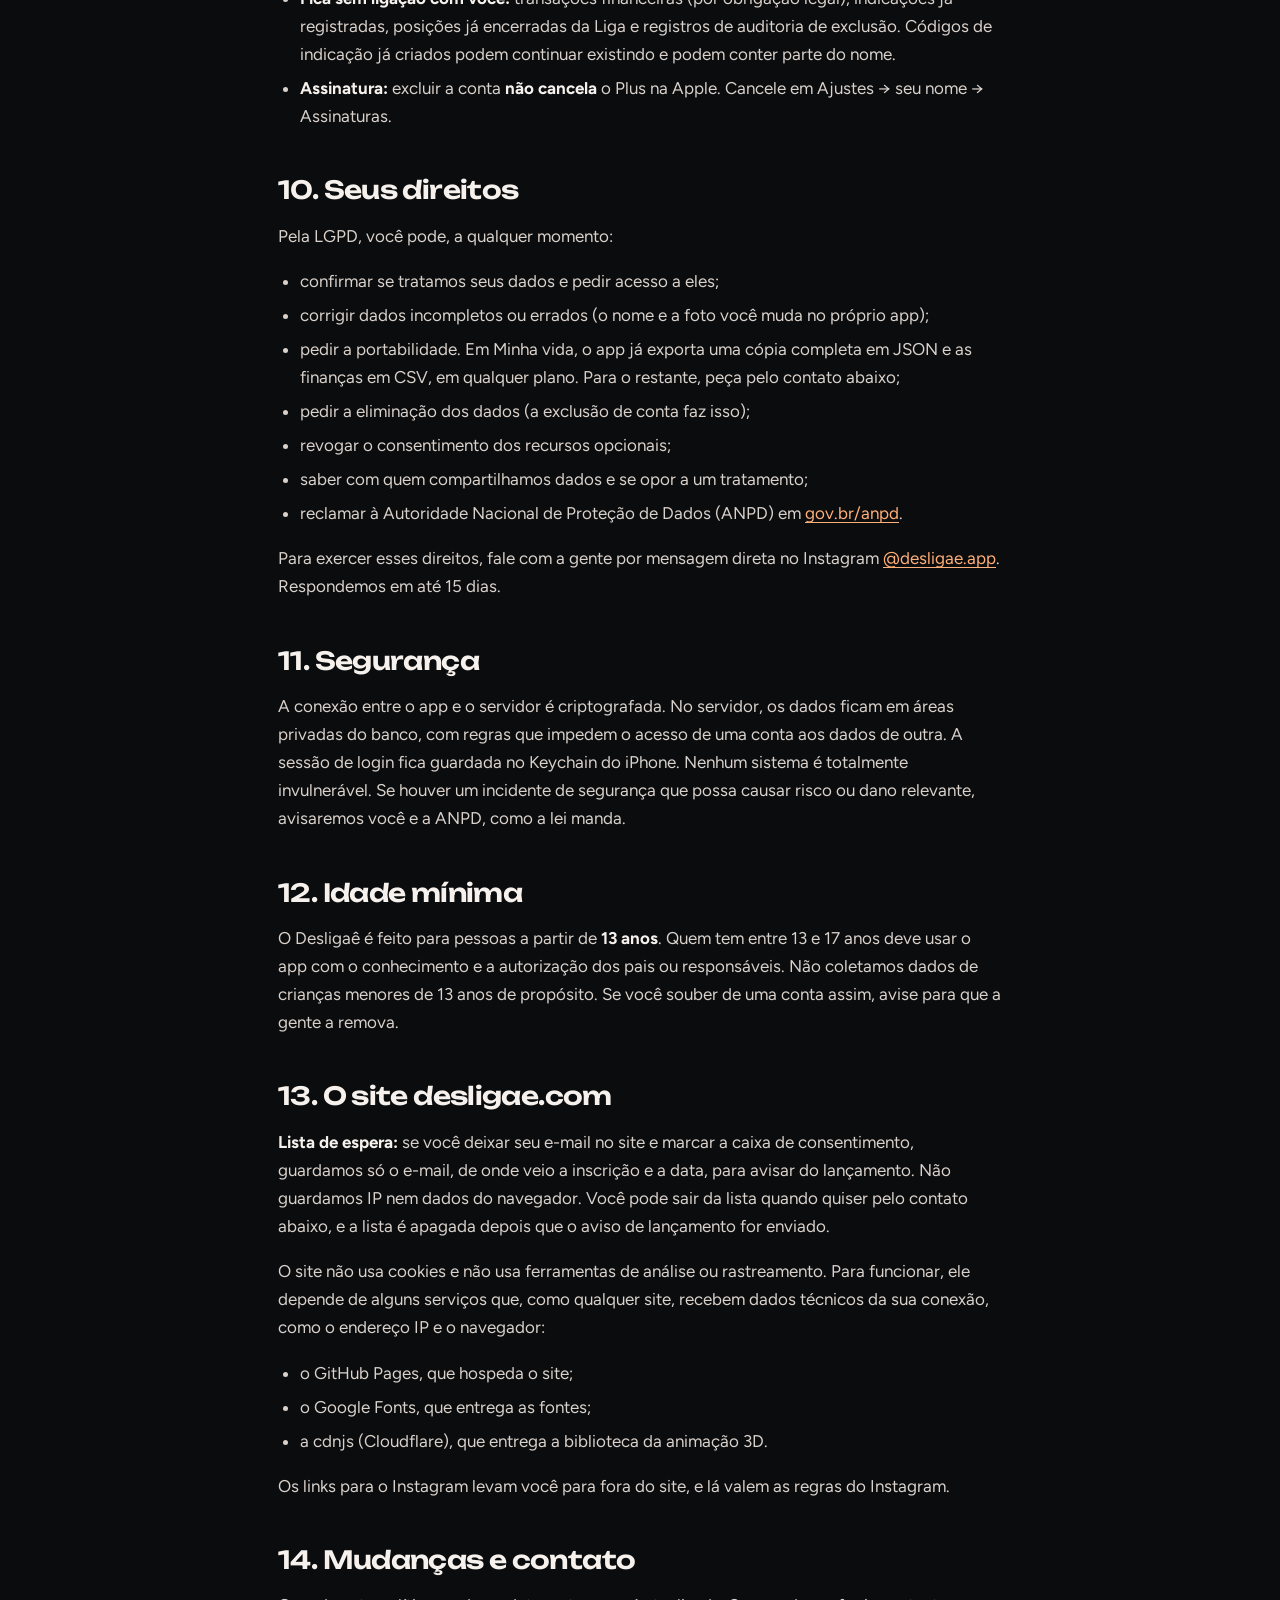
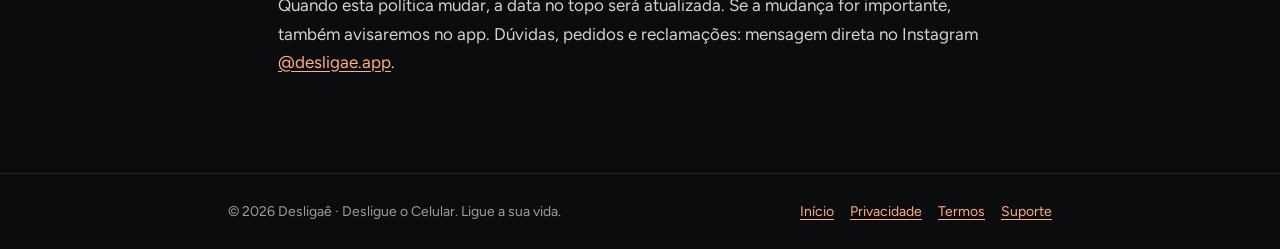
==== commit ab7927df: "Lista de espera no site e política de privacidade atualizada Co-Authored-By: Claude Opus 5.5 <norepl" ====
--- a/privacidade/index.html
+++ b/privacidade/index.html
@@ -158,6 +158,7 @@
 <ul>
   <li>Os dados da conta e o que você registra ficam guardados enquanto a conta existir. Ao excluir a conta, eles são apagados (veja a próxima seção).</li>
   <li><strong>Registros técnicos:</strong> os comprovantes de operação, os registros de acesso do servidor e as métricas opcionais ficam 30 dias. Os lotes de contagem de compartilhamentos ficam até 8 dias, e os contadores de limite diário, 1 dia.</li>
+  <li><strong>Lista de espera do site:</strong> até o aviso de lançamento ser enviado, ou até você pedir para sair.</li>
   <li><strong>Financeiro:</strong> os registros das transações da assinatura são mantidos pelo prazo exigido pela legislação fiscal e contábil, sem ligação com a sua conta depois da exclusão.</li>
 </ul>
 
@@ -191,7 +192,8 @@
 <p>O Desligaê é feito para pessoas a partir de <strong>13 anos</strong>. Quem tem entre 13 e 17 anos deve usar o app com o conhecimento e a autorização dos pais ou responsáveis. Não coletamos dados de crianças menores de 13 anos de propósito. Se você souber de uma conta assim, avise para que a gente a remova.</p>
 
 <h2 id="site">13. O site desligae.com</h2>
-<p>O site não usa cookies, não tem formulários de rastreamento e não usa ferramentas de análise. Para funcionar, ele depende de alguns serviços que, como qualquer site, recebem dados técnicos da sua conexão, como o endereço IP e o navegador:</p>
+<p><strong>Lista de espera:</strong> se você deixar seu e-mail no site e marcar a caixa de consentimento, guardamos só o e-mail, de onde veio a inscrição e a data, para avisar do lançamento. Não guardamos IP nem dados do navegador. Você pode sair da lista quando quiser pelo contato abaixo, e a lista é apagada depois que o aviso de lançamento for enviado.</p>
+<p>O site não usa cookies e não usa ferramentas de análise ou rastreamento. Para funcionar, ele depende de alguns serviços que, como qualquer site, recebem dados técnicos da sua conexão, como o endereço IP e o navegador:</p>
 <ul>
   <li>o GitHub Pages, que hospeda o site;</li>
   <li>o Google Fonts, que entrega as fontes;</li>
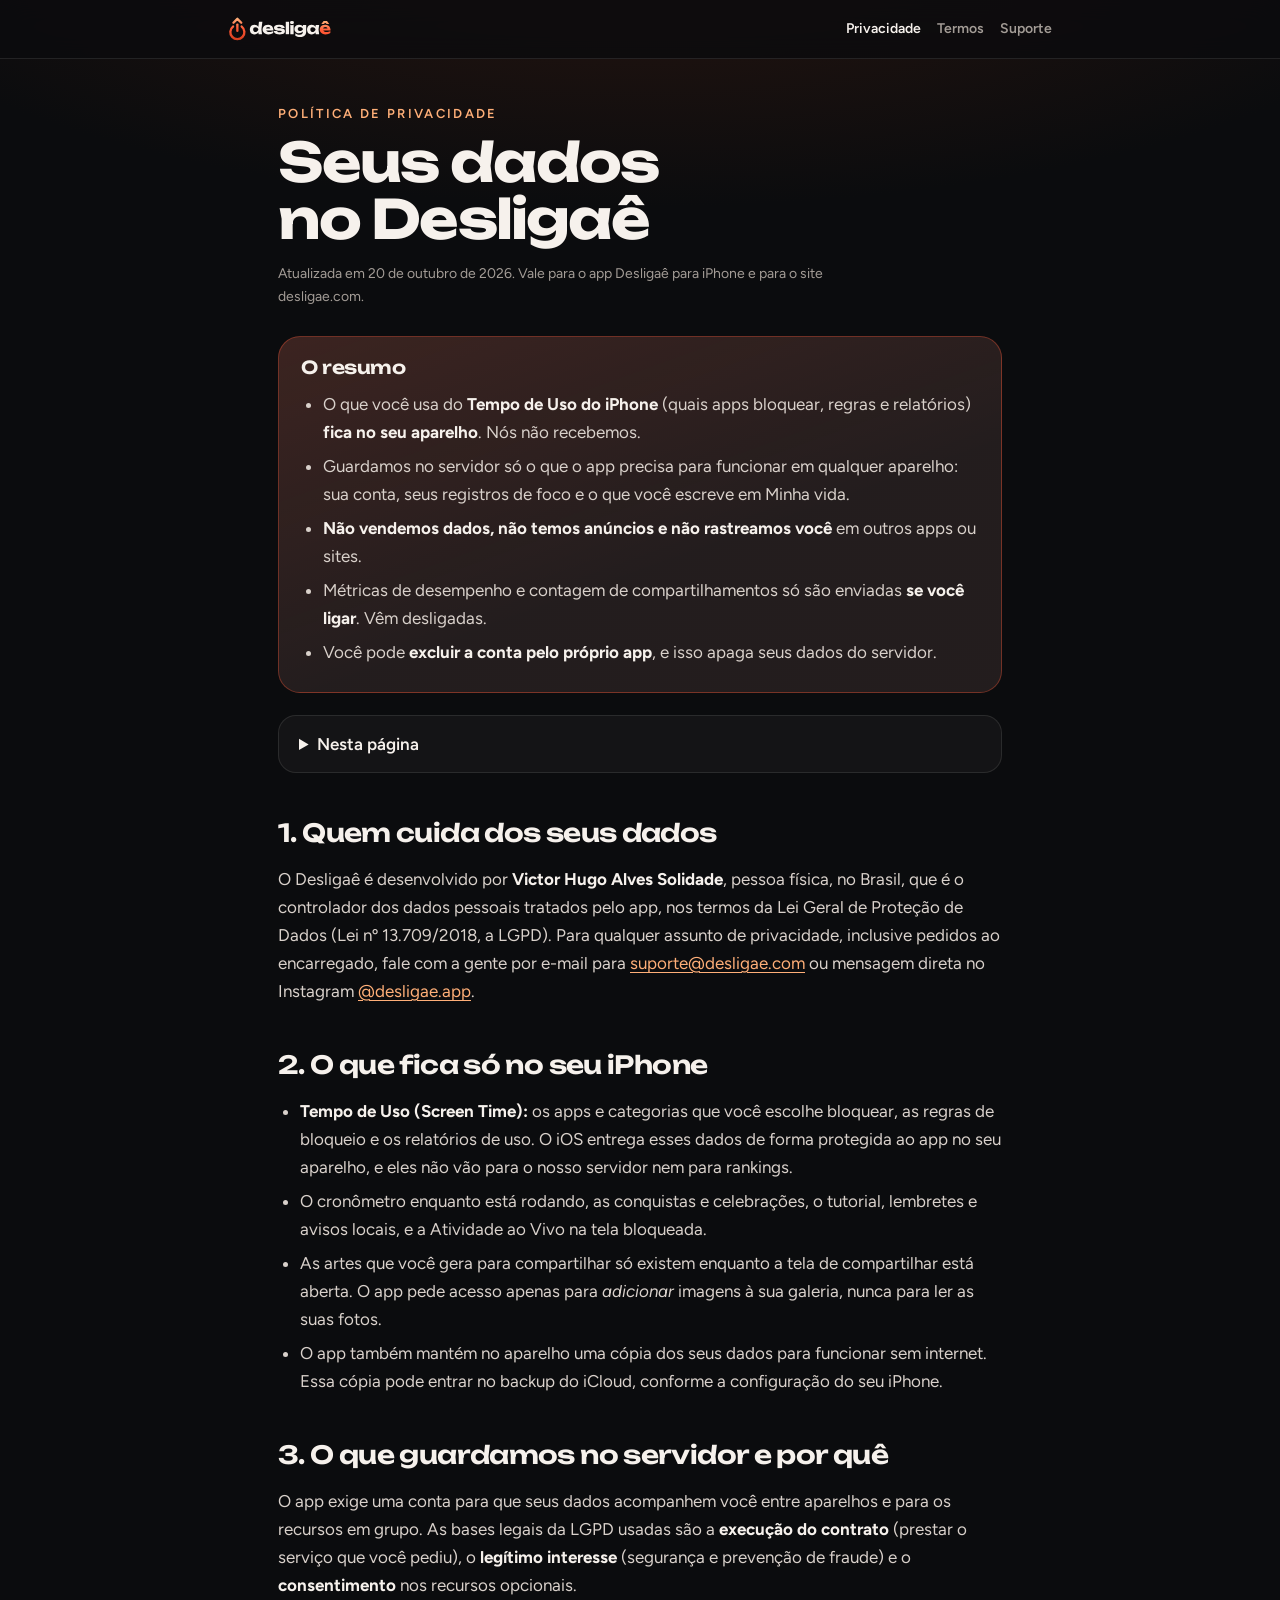
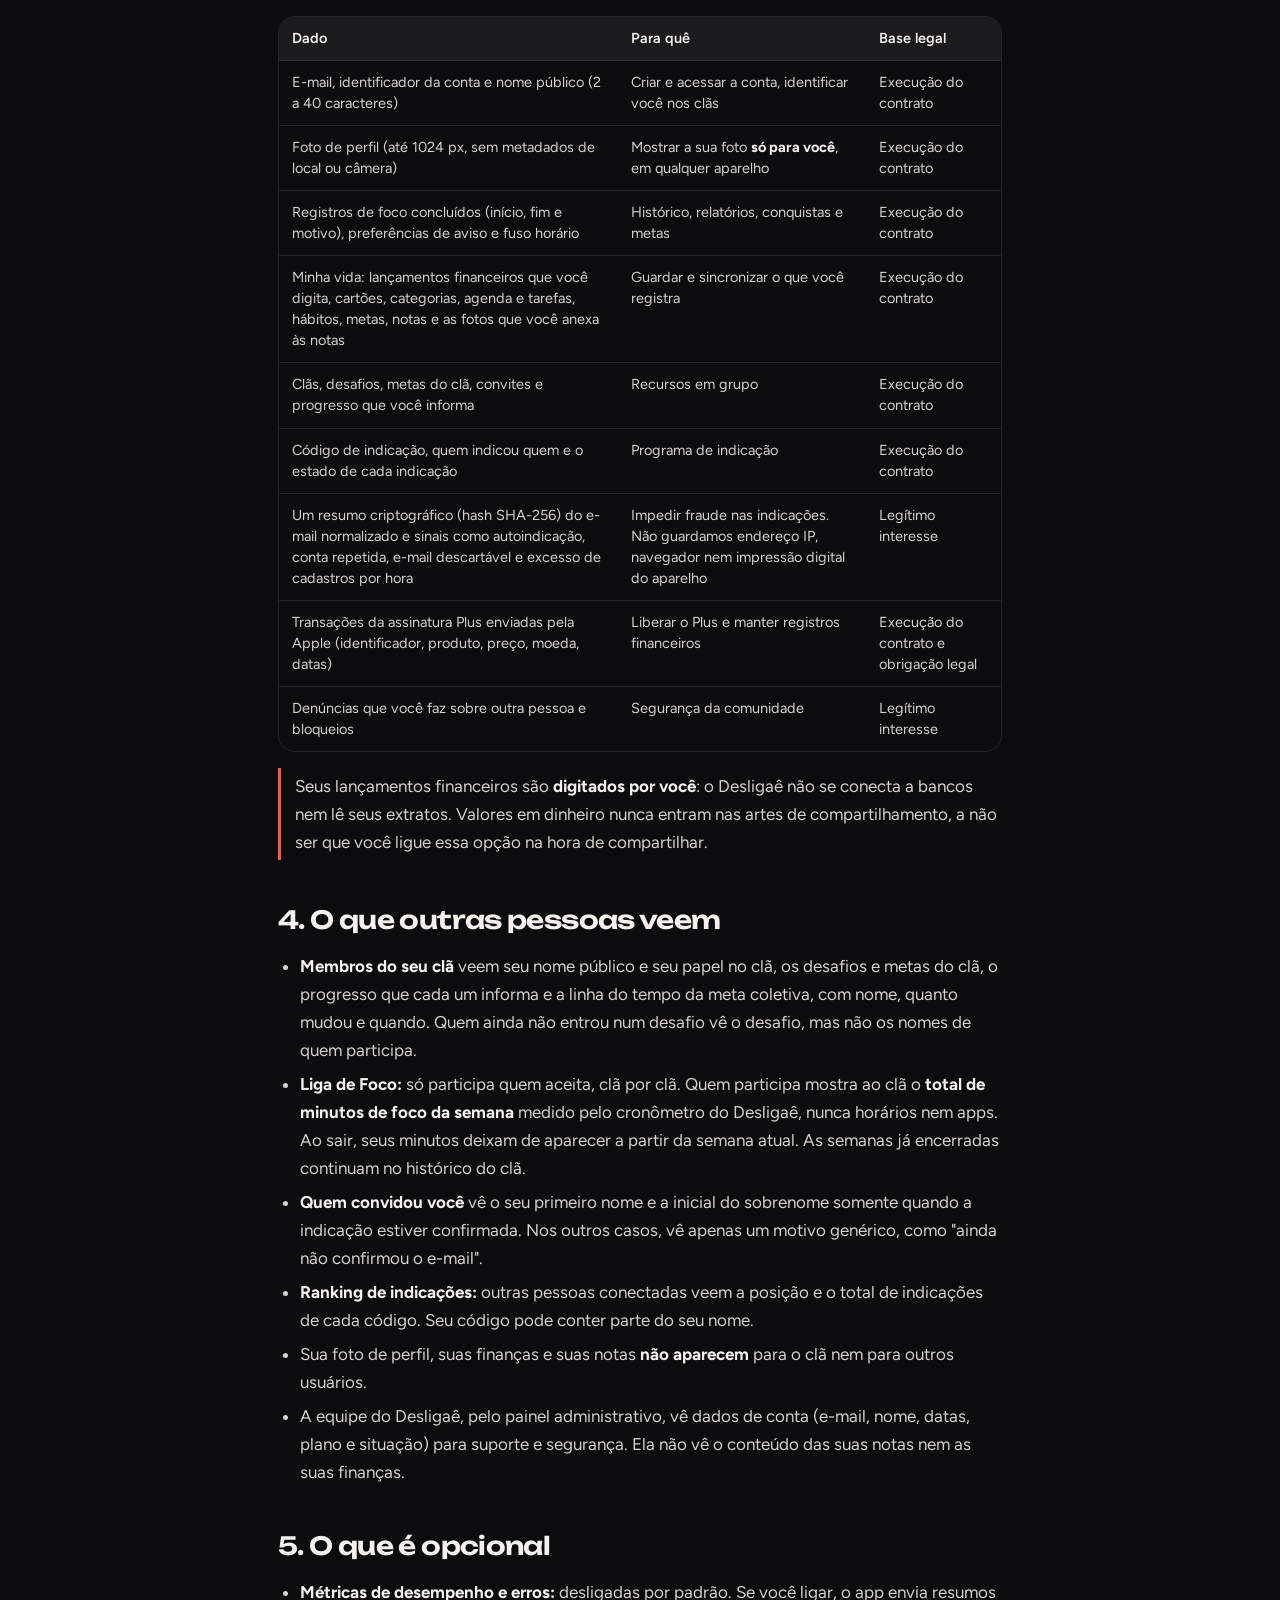
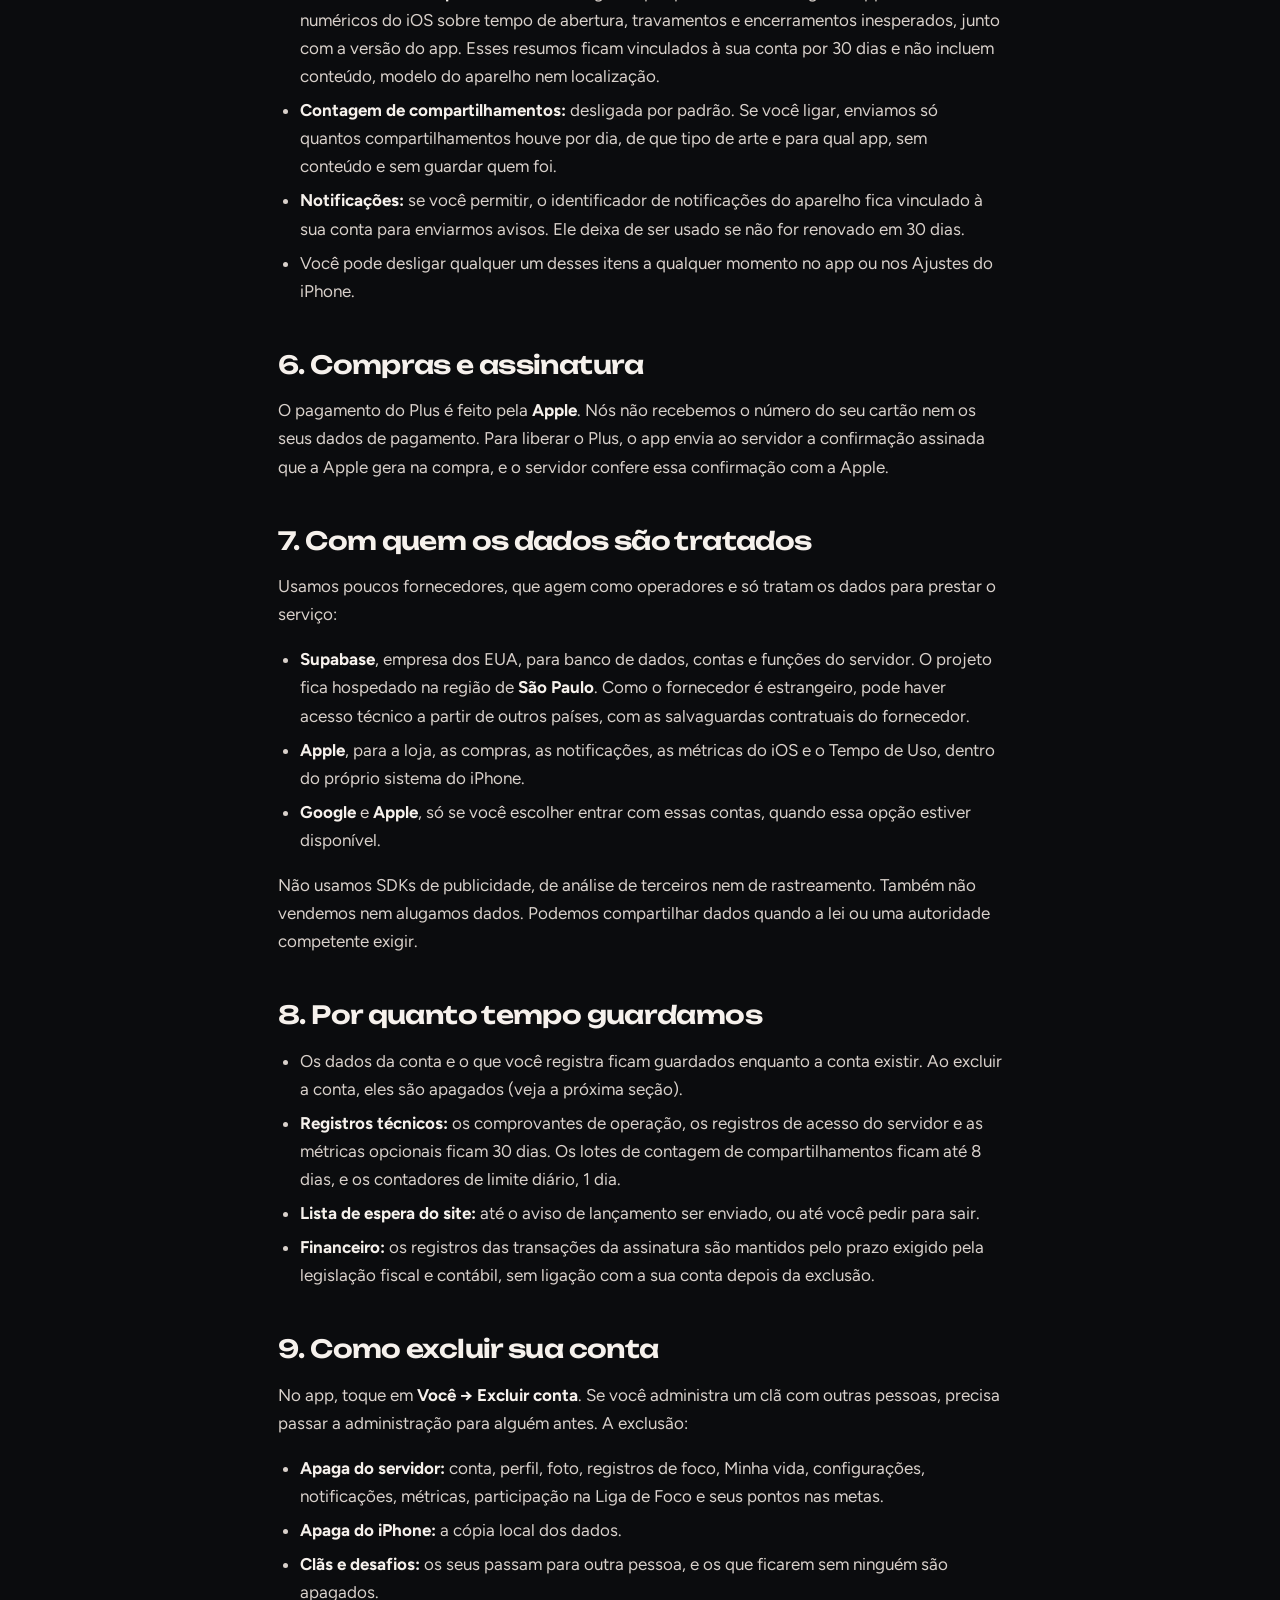
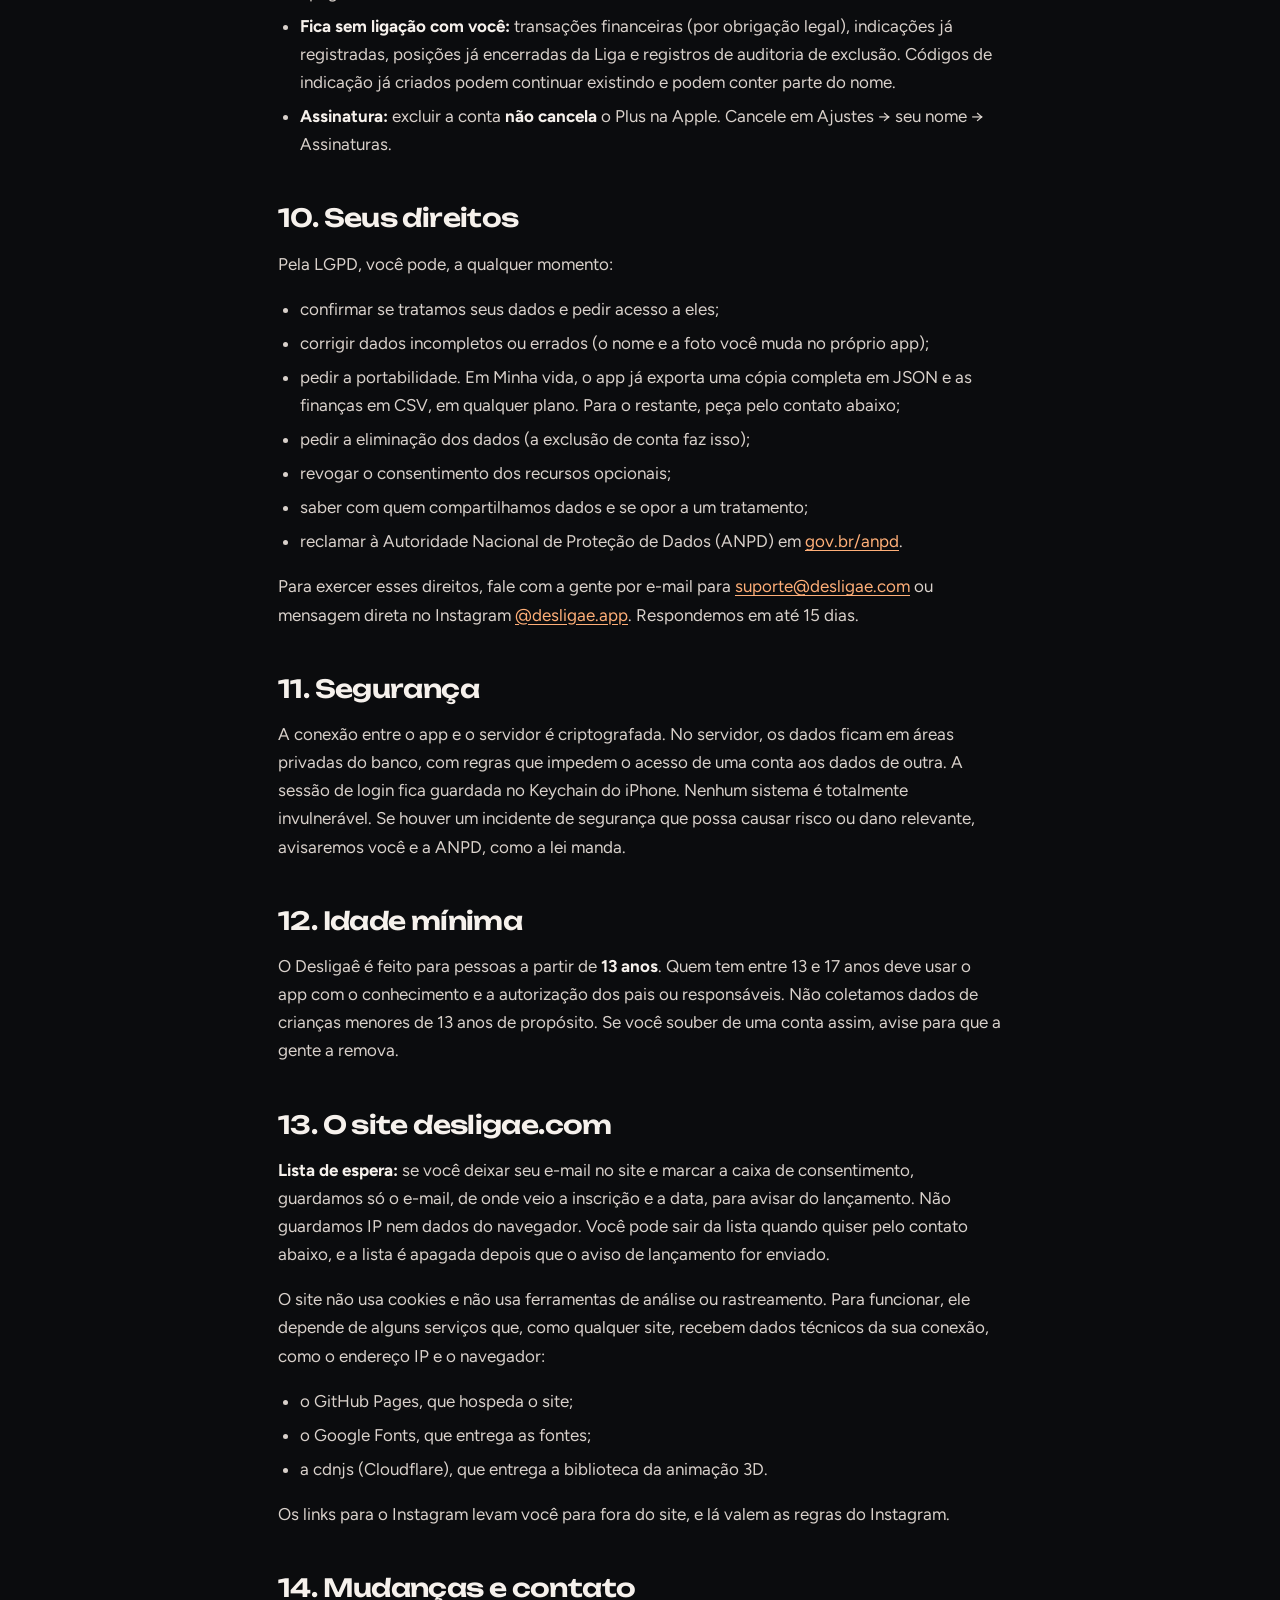
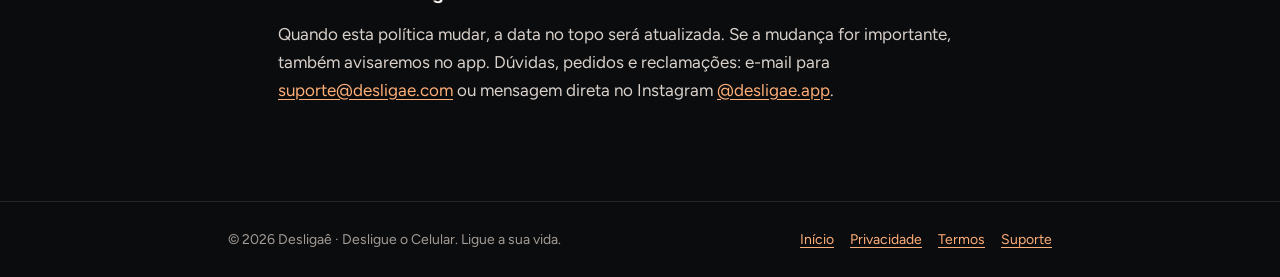
==== commit 66557302: "Contato suporte@desligae.com, responsável e preço do Plus (R$ 9,90) Co-Authored-By: Claude Opus 5.5 " ====
--- a/privacidade/index.html
+++ b/privacidade/index.html
@@ -97,7 +97,7 @@
 </ol></details>
 
 <h2 id="quem">1. Quem cuida dos seus dados</h2>
-<p>O Desligaê é desenvolvido por <strong>Victor Hugo</strong>, pessoa física, no Brasil, que é o controlador dos dados pessoais tratados pelo app, nos termos da Lei Geral de Proteção de Dados (Lei nº 13.709/2018, a LGPD). Para qualquer assunto de privacidade, inclusive pedidos ao encarregado, fale com a gente por mensagem direta no Instagram <a href="https://www.instagram.com/desligae.app/">@desligae.app</a>.</p>
+<p>O Desligaê é desenvolvido por <strong>Victor Hugo Alves Solidade</strong>, pessoa física, no Brasil, que é o controlador dos dados pessoais tratados pelo app, nos termos da Lei Geral de Proteção de Dados (Lei nº 13.709/2018, a LGPD). Para qualquer assunto de privacidade, inclusive pedidos ao encarregado, fale com a gente por e-mail para <a href="mailto:suporte@desligae.com">suporte@desligae.com</a> ou mensagem direta no Instagram <a href="https://www.instagram.com/desligae.app/">@desligae.app</a>.</p>
 
 <h2 id="aparelho">2. O que fica só no seu iPhone</h2>
 <ul>
@@ -183,7 +183,7 @@
   <li>saber com quem compartilhamos dados e se opor a um tratamento;</li>
   <li>reclamar à Autoridade Nacional de Proteção de Dados (ANPD) em <a href="https://www.gov.br/anpd">gov.br/anpd</a>.</li>
 </ul>
-<p>Para exercer esses direitos, fale com a gente por mensagem direta no Instagram <a href="https://www.instagram.com/desligae.app/">@desligae.app</a>. Respondemos em até 15 dias.</p>
+<p>Para exercer esses direitos, fale com a gente por e-mail para <a href="mailto:suporte@desligae.com">suporte@desligae.com</a> ou mensagem direta no Instagram <a href="https://www.instagram.com/desligae.app/">@desligae.app</a>. Respondemos em até 15 dias.</p>
 
 <h2 id="seguranca">11. Segurança</h2>
 <p>A conexão entre o app e o servidor é criptografada. No servidor, os dados ficam em áreas privadas do banco, com regras que impedem o acesso de uma conta aos dados de outra. A sessão de login fica guardada no Keychain do iPhone. Nenhum sistema é totalmente invulnerável. Se houver um incidente de segurança que possa causar risco ou dano relevante, avisaremos você e a ANPD, como a lei manda.</p>
@@ -202,7 +202,7 @@
 <p>Os links para o Instagram levam você para fora do site, e lá valem as regras do Instagram.</p>
 
 <h2 id="mudancas">14. Mudanças e contato</h2>
-<p>Quando esta política mudar, a data no topo será atualizada. Se a mudança for importante, também avisaremos no app. Dúvidas, pedidos e reclamações: mensagem direta no Instagram <a href="https://www.instagram.com/desligae.app/">@desligae.app</a>.</p>
+<p>Quando esta política mudar, a data no topo será atualizada. Se a mudança for importante, também avisaremos no app. Dúvidas, pedidos e reclamações: e-mail para <a href="mailto:suporte@desligae.com">suporte@desligae.com</a> ou mensagem direta no Instagram <a href="https://www.instagram.com/desligae.app/">@desligae.app</a>.</p>
 
 </main>
 <footer><div class="in"><span>© 2026 Desligaê · Desligue o Celular. Ligue a sua vida.</span><nav><a href="/">Início</a><a href="/privacidade/">Privacidade</a><a href="/termos/">Termos</a><a href="/suporte/">Suporte</a></nav></div></footer>
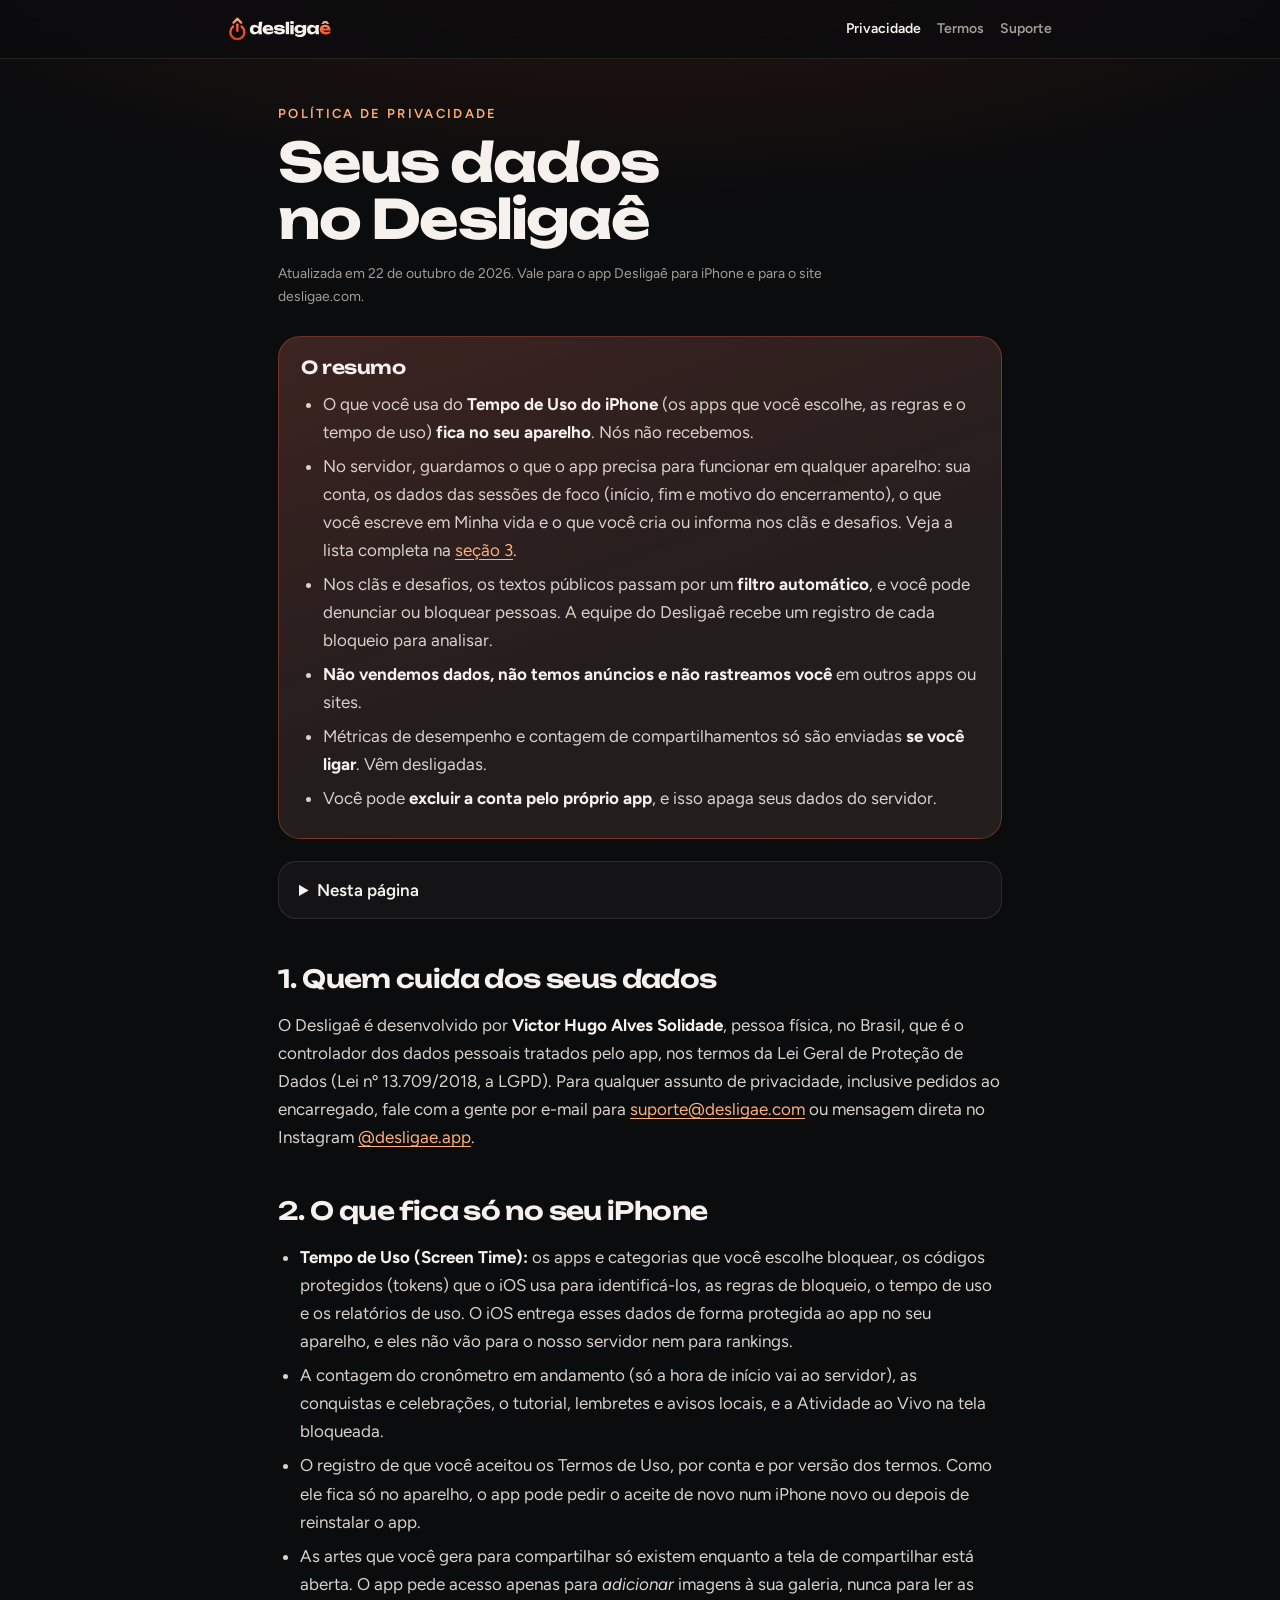
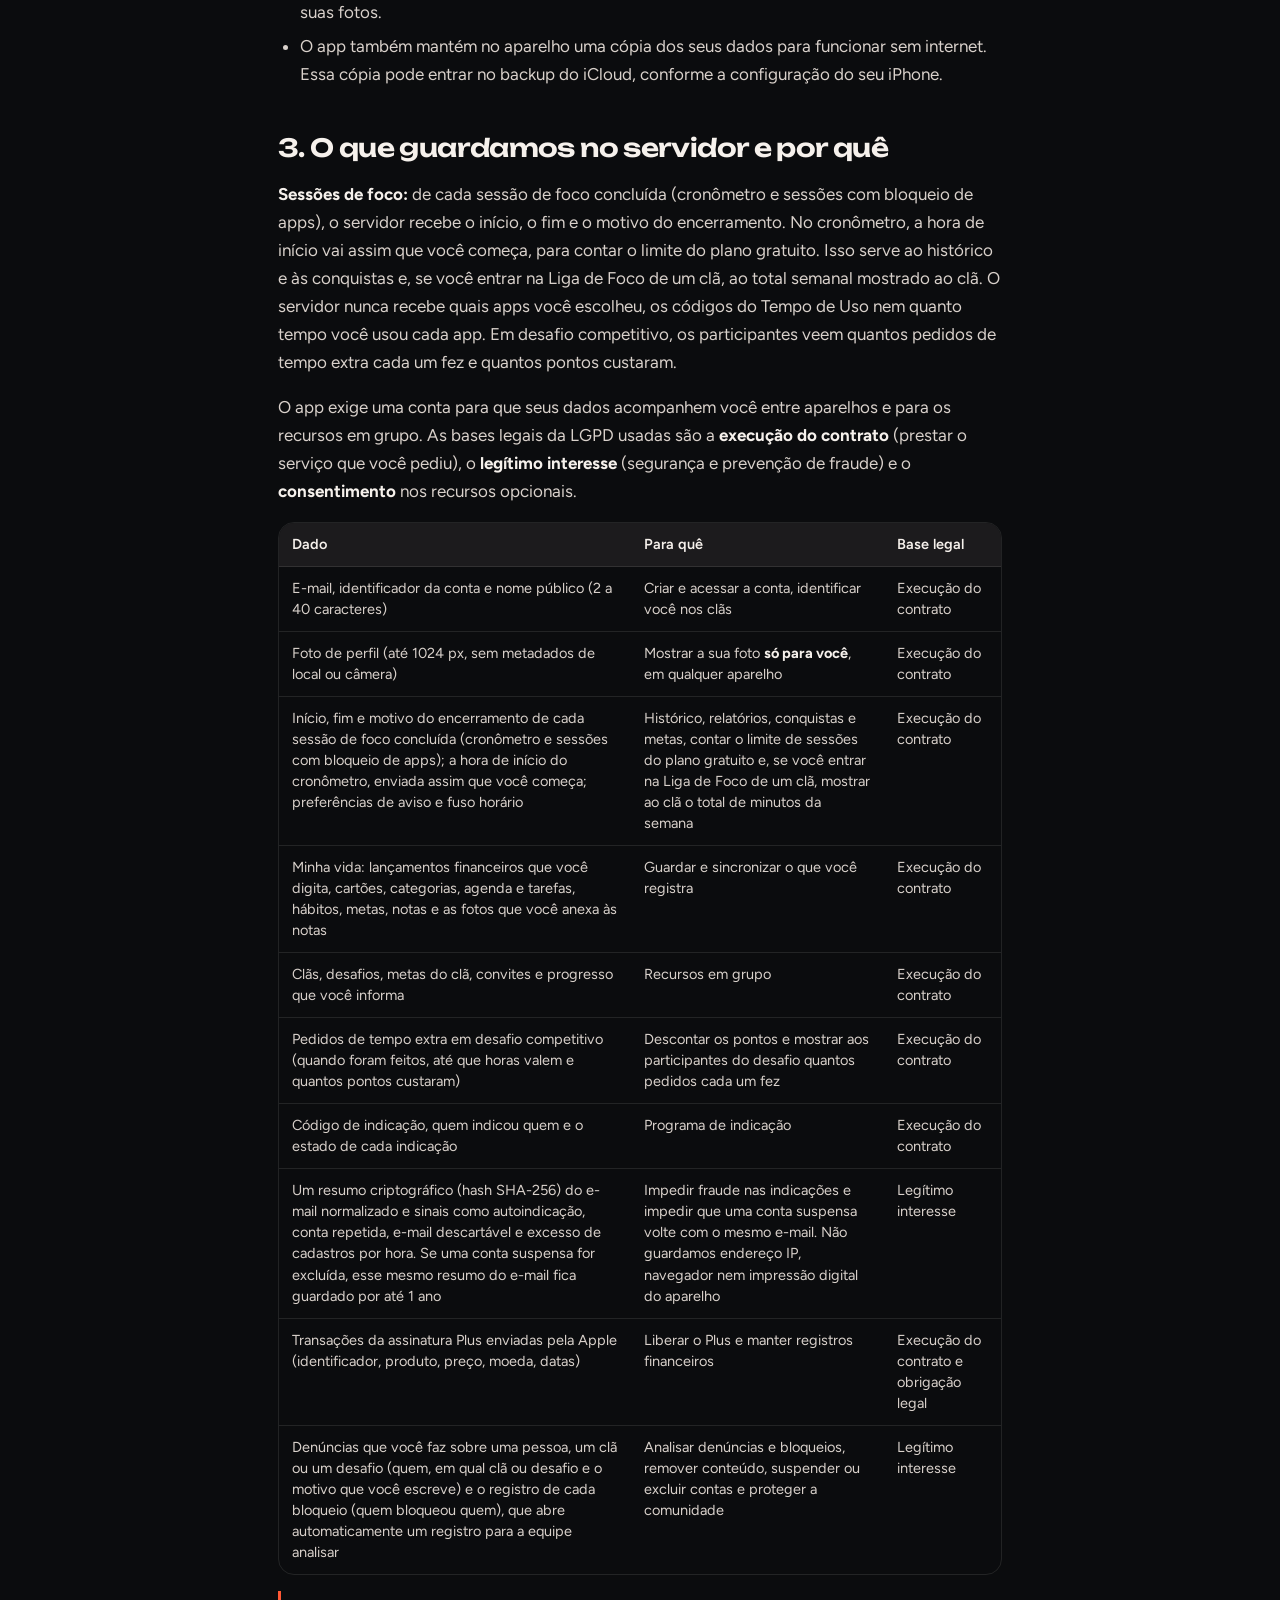
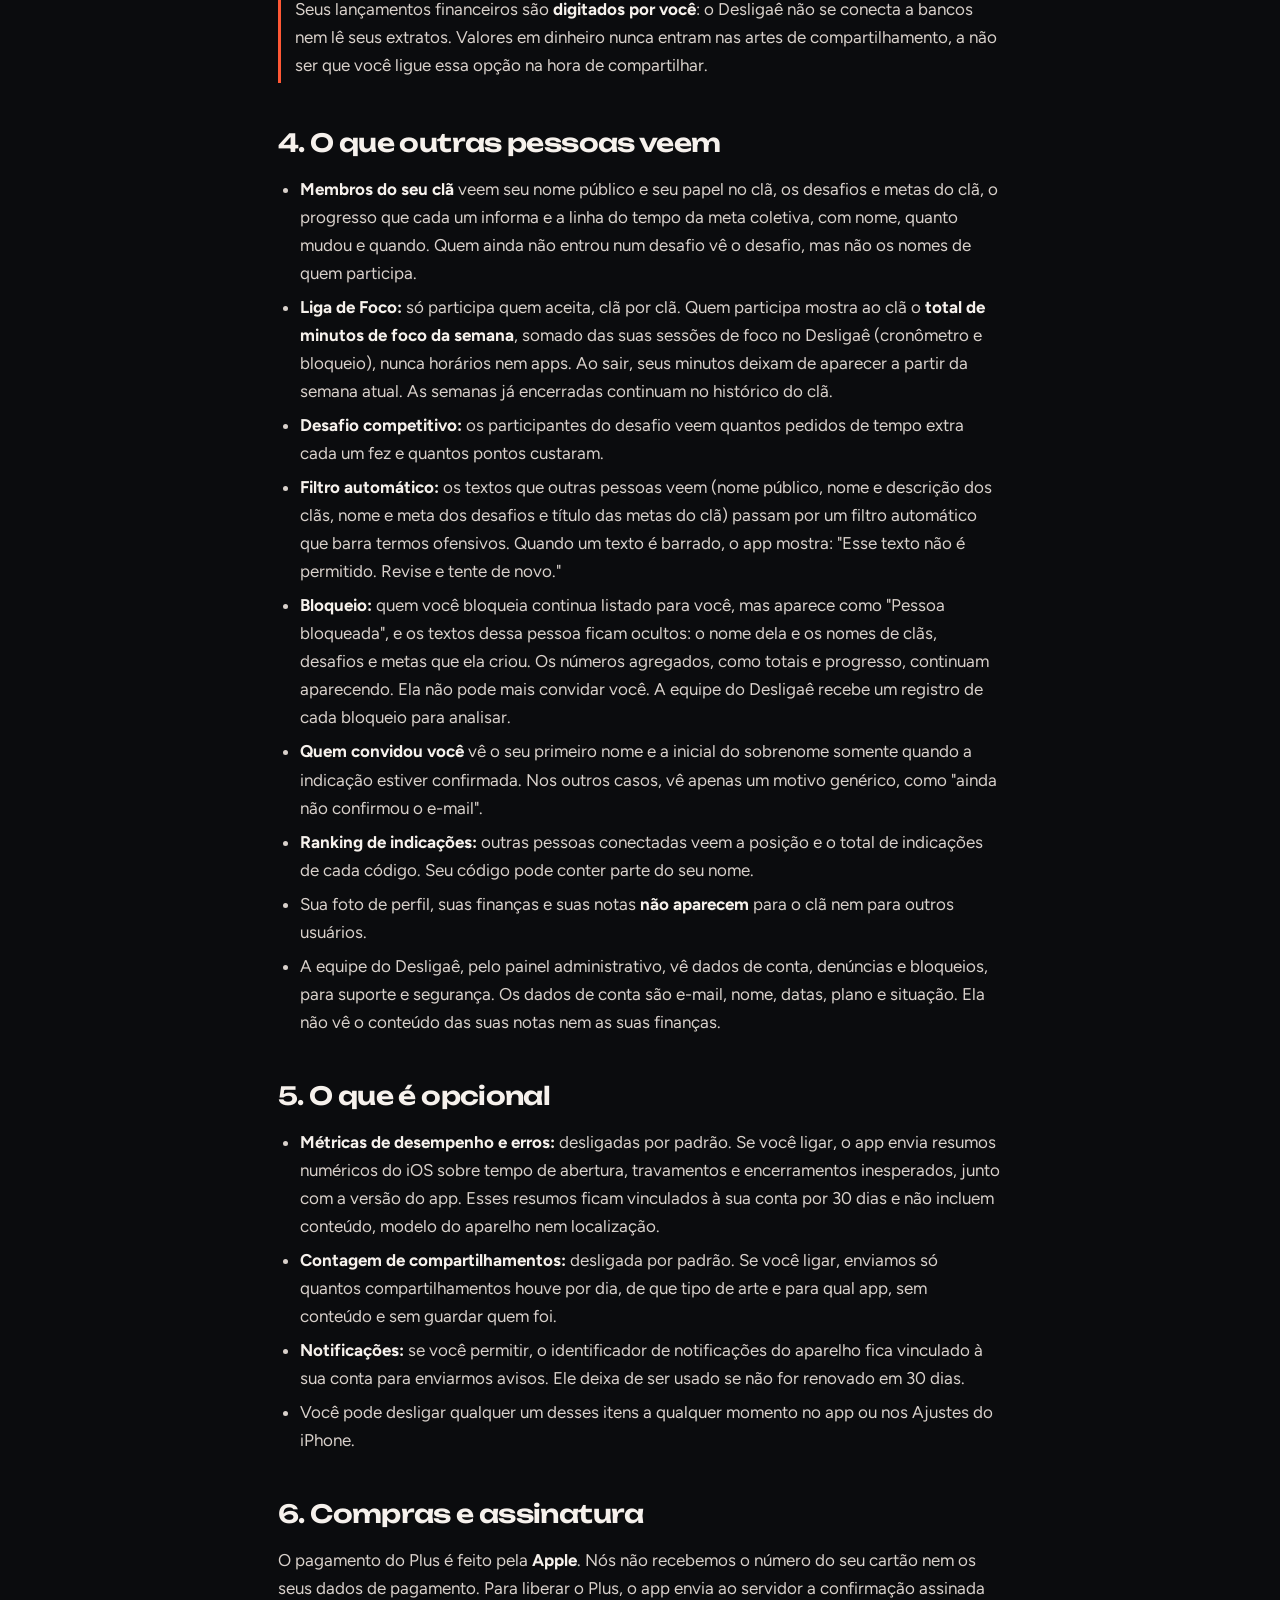
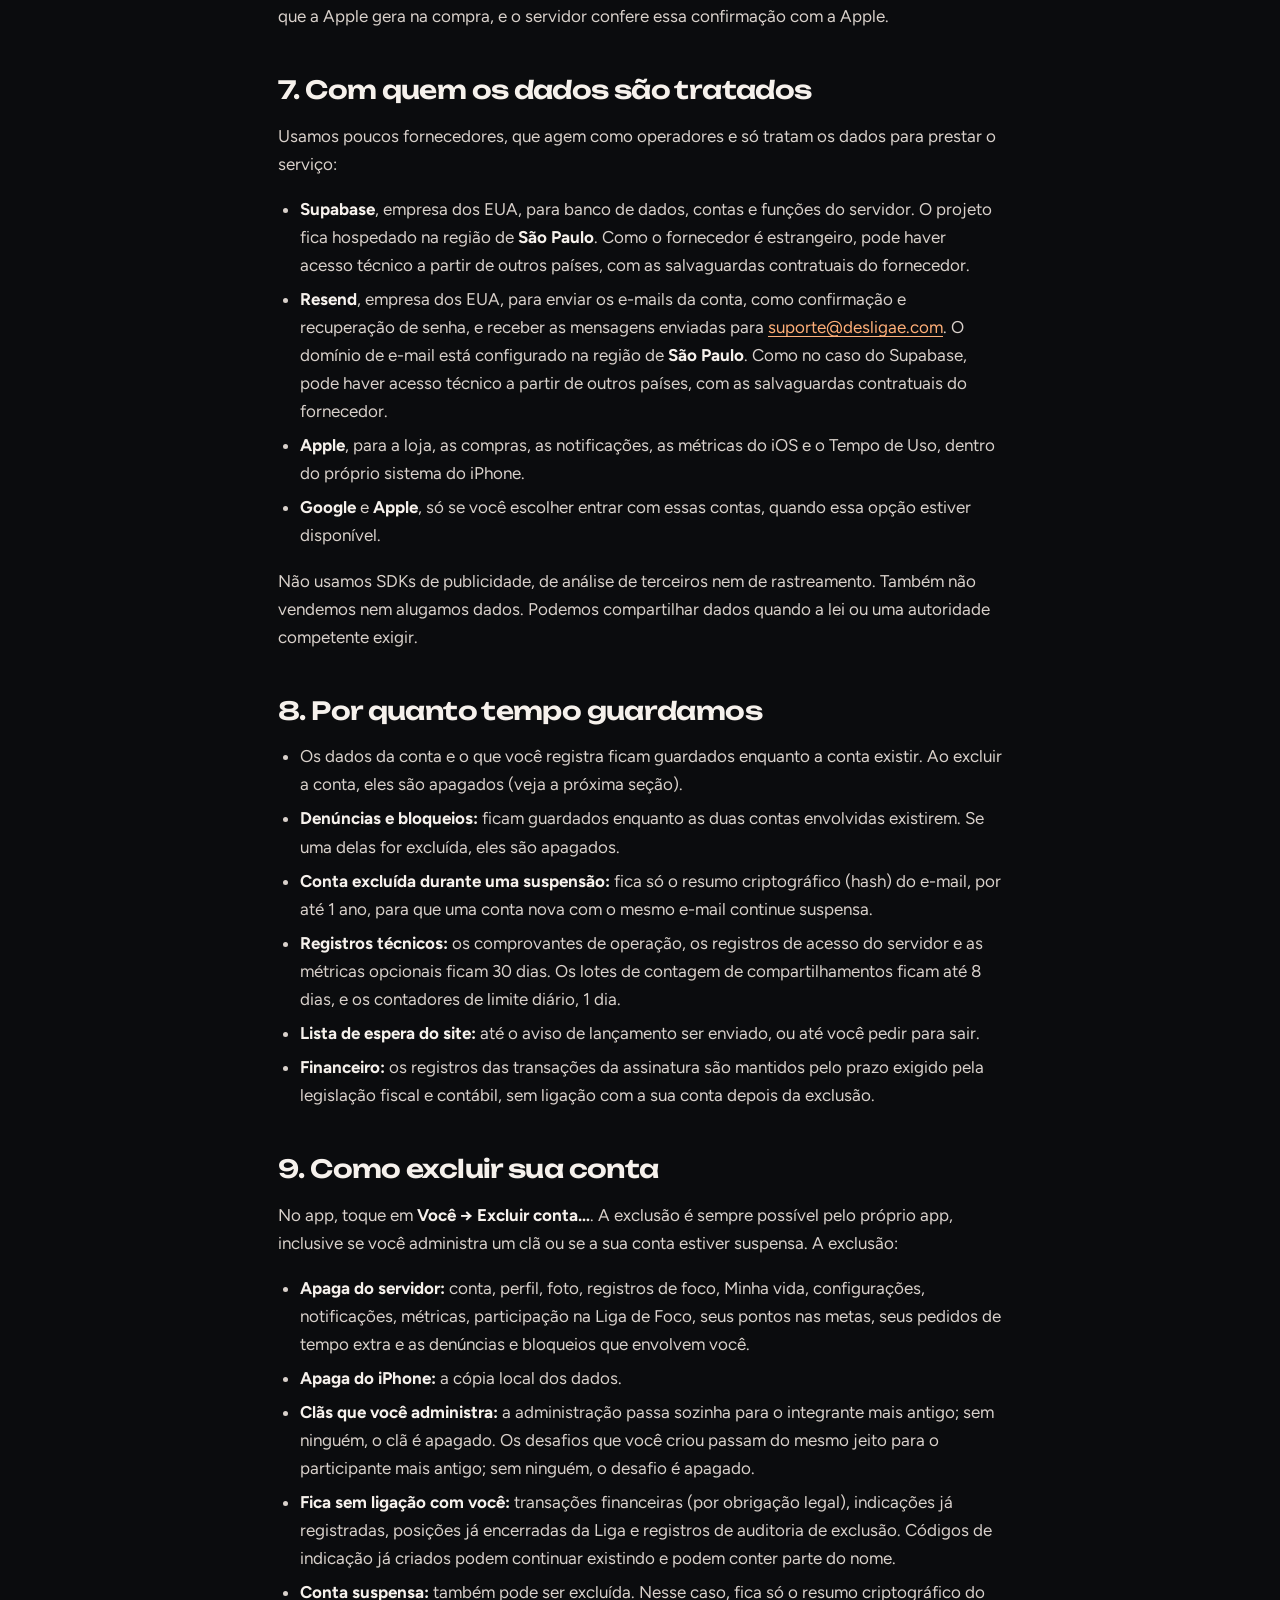
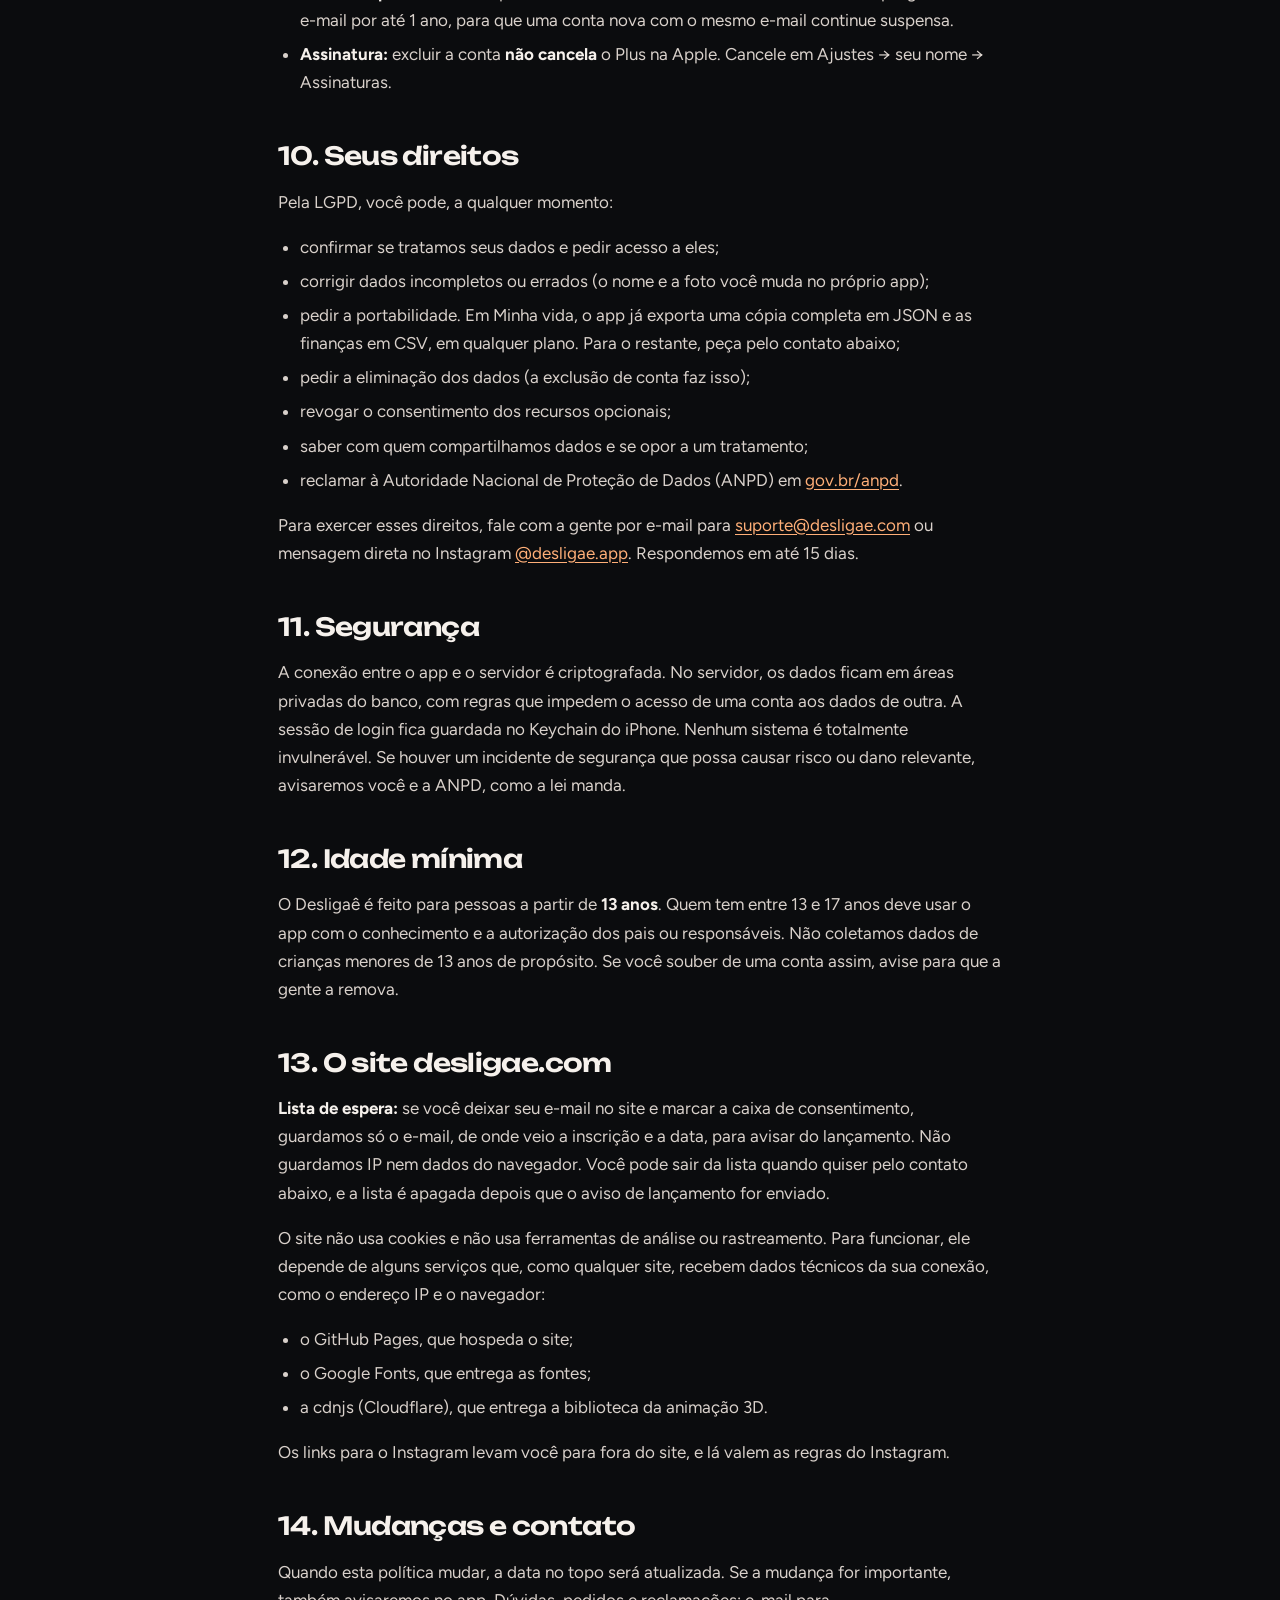
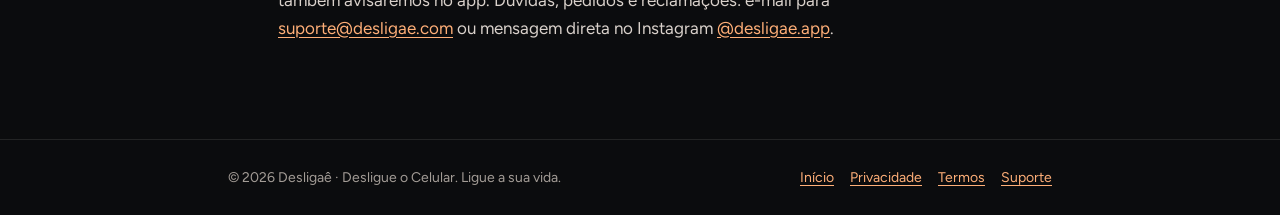
==== commit e16805b9: "Termos, privacidade e suporte de 22/10: tolerância zero, denúncia e bloqueio, filtro, Resend e dados" ====
--- a/privacidade/index.html
+++ b/privacidade/index.html
@@ -66,13 +66,14 @@
 
 <p class="eyebrow">Política de Privacidade</p>
 <h1>Seus dados no Desligaê</h1>
-<p class="meta">Atualizada em 20 de outubro de 2026. Vale para o app Desligaê para iPhone e para o site desligae.com.</p>
+<p class="meta">Atualizada em 22 de outubro de 2026. Vale para o app Desligaê para iPhone e para o site desligae.com.</p>
 
 <section class="tldr" aria-labelledby="resumo">
   <h2 id="resumo">O resumo</h2>
   <ul>
-    <li>O que você usa do <strong>Tempo de Uso do iPhone</strong> (quais apps bloquear, regras e relatórios) <strong>fica no seu aparelho</strong>. Nós não recebemos.</li>
-    <li>Guardamos no servidor só o que o app precisa para funcionar em qualquer aparelho: sua conta, seus registros de foco e o que você escreve em Minha vida.</li>
+    <li>O que você usa do <strong>Tempo de Uso do iPhone</strong> (os apps que você escolhe, as regras e o tempo de uso) <strong>fica no seu aparelho</strong>. Nós não recebemos.</li>
+    <li>No servidor, guardamos o que o app precisa para funcionar em qualquer aparelho: sua conta, os dados das sessões de foco (início, fim e motivo do encerramento), o que você escreve em Minha vida e o que você cria ou informa nos clãs e desafios. Veja a lista completa na <a href="#servidor">seção 3</a>.</li>
+    <li>Nos clãs e desafios, os textos públicos passam por um <strong>filtro automático</strong>, e você pode denunciar ou bloquear pessoas. A equipe do Desligaê recebe um registro de cada bloqueio para analisar.</li>
     <li><strong>Não vendemos dados, não temos anúncios e não rastreamos você</strong> em outros apps ou sites.</li>
     <li>Métricas de desempenho e contagem de compartilhamentos só são enviadas <strong>se você ligar</strong>. Vêm desligadas.</li>
     <li>Você pode <strong>excluir a conta pelo próprio app</strong>, e isso apaga seus dados do servidor.</li>
@@ -101,37 +102,43 @@
 
 <h2 id="aparelho">2. O que fica só no seu iPhone</h2>
 <ul>
-  <li><strong>Tempo de Uso (Screen Time):</strong> os apps e categorias que você escolhe bloquear, as regras de bloqueio e os relatórios de uso. O iOS entrega esses dados de forma protegida ao app no seu aparelho, e eles não vão para o nosso servidor nem para rankings.</li>
-  <li>O cronômetro enquanto está rodando, as conquistas e celebrações, o tutorial, lembretes e avisos locais, e a Atividade ao Vivo na tela bloqueada.</li>
+  <li><strong>Tempo de Uso (Screen Time):</strong> os apps e categorias que você escolhe bloquear, os códigos protegidos (tokens) que o iOS usa para identificá-los, as regras de bloqueio, o tempo de uso e os relatórios de uso. O iOS entrega esses dados de forma protegida ao app no seu aparelho, e eles não vão para o nosso servidor nem para rankings.</li>
+  <li>A contagem do cronômetro em andamento (só a hora de início vai ao servidor), as conquistas e celebrações, o tutorial, lembretes e avisos locais, e a Atividade ao Vivo na tela bloqueada.</li>
+  <li>O registro de que você aceitou os Termos de Uso, por conta e por versão dos termos. Como ele fica só no aparelho, o app pode pedir o aceite de novo num iPhone novo ou depois de reinstalar o app.</li>
   <li>As artes que você gera para compartilhar só existem enquanto a tela de compartilhar está aberta. O app pede acesso apenas para <em>adicionar</em> imagens à sua galeria, nunca para ler as suas fotos.</li>
   <li>O app também mantém no aparelho uma cópia dos seus dados para funcionar sem internet. Essa cópia pode entrar no backup do iCloud, conforme a configuração do seu iPhone.</li>
 </ul>
 
 <h2 id="servidor">3. O que guardamos no servidor e por quê</h2>
+<p><strong>Sessões de foco:</strong> de cada sessão de foco concluída (cronômetro e sessões com bloqueio de apps), o servidor recebe o início, o fim e o motivo do encerramento. No cronômetro, a hora de início vai assim que você começa, para contar o limite do plano gratuito. Isso serve ao histórico e às conquistas e, se você entrar na Liga de Foco de um clã, ao total semanal mostrado ao clã. O servidor nunca recebe quais apps você escolheu, os códigos do Tempo de Uso nem quanto tempo você usou cada app. Em desafio competitivo, os participantes veem quantos pedidos de tempo extra cada um fez e quantos pontos custaram.</p>
 <p>O app exige uma conta para que seus dados acompanhem você entre aparelhos e para os recursos em grupo. As bases legais da LGPD usadas são a <strong>execução do contrato</strong> (prestar o serviço que você pediu), o <strong>legítimo interesse</strong> (segurança e prevenção de fraude) e o <strong>consentimento</strong> nos recursos opcionais.</p>
 <div class="tbl"><table>
 <thead><tr><th>Dado</th><th>Para quê</th><th>Base legal</th></tr></thead>
 <tbody>
 <tr><td>E-mail, identificador da conta e nome público (2 a 40 caracteres)</td><td>Criar e acessar a conta, identificar você nos clãs</td><td>Execução do contrato</td></tr>
 <tr><td>Foto de perfil (até 1024 px, sem metadados de local ou câmera)</td><td>Mostrar a sua foto <strong>só para você</strong>, em qualquer aparelho</td><td>Execução do contrato</td></tr>
-<tr><td>Registros de foco concluídos (início, fim e motivo), preferências de aviso e fuso horário</td><td>Histórico, relatórios, conquistas e metas</td><td>Execução do contrato</td></tr>
+<tr><td>Início, fim e motivo do encerramento de cada sessão de foco concluída (cronômetro e sessões com bloqueio de apps); a hora de início do cronômetro, enviada assim que você começa; preferências de aviso e fuso horário</td><td>Histórico, relatórios, conquistas e metas, contar o limite de sessões do plano gratuito e, se você entrar na Liga de Foco de um clã, mostrar ao clã o total de minutos da semana</td><td>Execução do contrato</td></tr>
 <tr><td>Minha vida: lançamentos financeiros que você digita, cartões, categorias, agenda e tarefas, hábitos, metas, notas e as fotos que você anexa às notas</td><td>Guardar e sincronizar o que você registra</td><td>Execução do contrato</td></tr>
 <tr><td>Clãs, desafios, metas do clã, convites e progresso que você informa</td><td>Recursos em grupo</td><td>Execução do contrato</td></tr>
+<tr><td>Pedidos de tempo extra em desafio competitivo (quando foram feitos, até que horas valem e quantos pontos custaram)</td><td>Descontar os pontos e mostrar aos participantes do desafio quantos pedidos cada um fez</td><td>Execução do contrato</td></tr>
 <tr><td>Código de indicação, quem indicou quem e o estado de cada indicação</td><td>Programa de indicação</td><td>Execução do contrato</td></tr>
-<tr><td>Um resumo criptográfico (hash SHA-256) do e-mail normalizado e sinais como autoindicação, conta repetida, e-mail descartável e excesso de cadastros por hora</td><td>Impedir fraude nas indicações. Não guardamos endereço IP, navegador nem impressão digital do aparelho</td><td>Legítimo interesse</td></tr>
+<tr><td>Um resumo criptográfico (hash SHA-256) do e-mail normalizado e sinais como autoindicação, conta repetida, e-mail descartável e excesso de cadastros por hora. Se uma conta suspensa for excluída, esse mesmo resumo do e-mail fica guardado por até 1 ano</td><td>Impedir fraude nas indicações e impedir que uma conta suspensa volte com o mesmo e-mail. Não guardamos endereço IP, navegador nem impressão digital do aparelho</td><td>Legítimo interesse</td></tr>
 <tr><td>Transações da assinatura Plus enviadas pela Apple (identificador, produto, preço, moeda, datas)</td><td>Liberar o Plus e manter registros financeiros</td><td>Execução do contrato e obrigação legal</td></tr>
-<tr><td>Denúncias que você faz sobre outra pessoa e bloqueios</td><td>Segurança da comunidade</td><td>Legítimo interesse</td></tr>
+<tr><td>Denúncias que você faz sobre uma pessoa, um clã ou um desafio (quem, em qual clã ou desafio e o motivo que você escreve) e o registro de cada bloqueio (quem bloqueou quem), que abre automaticamente um registro para a equipe analisar</td><td>Analisar denúncias e bloqueios, remover conteúdo, suspender ou excluir contas e proteger a comunidade</td><td>Legítimo interesse</td></tr>
 </tbody></table></div>
 <p class="note">Seus lançamentos financeiros são <strong>digitados por você</strong>: o Desligaê não se conecta a bancos nem lê seus extratos. Valores em dinheiro nunca entram nas artes de compartilhamento, a não ser que você ligue essa opção na hora de compartilhar.</p>
 
 <h2 id="outros">4. O que outras pessoas veem</h2>
 <ul>
   <li><strong>Membros do seu clã</strong> veem seu nome público e seu papel no clã, os desafios e metas do clã, o progresso que cada um informa e a linha do tempo da meta coletiva, com nome, quanto mudou e quando. Quem ainda não entrou num desafio vê o desafio, mas não os nomes de quem participa.</li>
-  <li><strong>Liga de Foco:</strong> só participa quem aceita, clã por clã. Quem participa mostra ao clã o <strong>total de minutos de foco da semana</strong> medido pelo cronômetro do Desligaê, nunca horários nem apps. Ao sair, seus minutos deixam de aparecer a partir da semana atual. As semanas já encerradas continuam no histórico do clã.</li>
+  <li><strong>Liga de Foco:</strong> só participa quem aceita, clã por clã. Quem participa mostra ao clã o <strong>total de minutos de foco da semana</strong>, somado das suas sessões de foco no Desligaê (cronômetro e bloqueio), nunca horários nem apps. Ao sair, seus minutos deixam de aparecer a partir da semana atual. As semanas já encerradas continuam no histórico do clã.</li>
+  <li><strong>Desafio competitivo:</strong> os participantes do desafio veem quantos pedidos de tempo extra cada um fez e quantos pontos custaram.</li>
+  <li><strong>Filtro automático:</strong> os textos que outras pessoas veem (nome público, nome e descrição dos clãs, nome e meta dos desafios e título das metas do clã) passam por um filtro automático que barra termos ofensivos. Quando um texto é barrado, o app mostra: "Esse texto não é permitido. Revise e tente de novo."</li>
+  <li><strong>Bloqueio:</strong> quem você bloqueia continua listado para você, mas aparece como "Pessoa bloqueada", e os textos dessa pessoa ficam ocultos: o nome dela e os nomes de clãs, desafios e metas que ela criou. Os números agregados, como totais e progresso, continuam aparecendo. Ela não pode mais convidar você. A equipe do Desligaê recebe um registro de cada bloqueio para analisar.</li>
   <li><strong>Quem convidou você</strong> vê o seu primeiro nome e a inicial do sobrenome somente quando a indicação estiver confirmada. Nos outros casos, vê apenas um motivo genérico, como "ainda não confirmou o e-mail".</li>
   <li><strong>Ranking de indicações:</strong> outras pessoas conectadas veem a posição e o total de indicações de cada código. Seu código pode conter parte do seu nome.</li>
   <li>Sua foto de perfil, suas finanças e suas notas <strong>não aparecem</strong> para o clã nem para outros usuários.</li>
-  <li>A equipe do Desligaê, pelo painel administrativo, vê dados de conta (e-mail, nome, datas, plano e situação) para suporte e segurança. Ela não vê o conteúdo das suas notas nem as suas finanças.</li>
+  <li>A equipe do Desligaê, pelo painel administrativo, vê dados de conta, denúncias e bloqueios, para suporte e segurança. Os dados de conta são e-mail, nome, datas, plano e situação. Ela não vê o conteúdo das suas notas nem as suas finanças.</li>
 </ul>
 
 <h2 id="opcionais">5. O que é opcional</h2>
@@ -149,6 +156,7 @@
 <p>Usamos poucos fornecedores, que agem como operadores e só tratam os dados para prestar o serviço:</p>
 <ul>
   <li><strong>Supabase</strong>, empresa dos EUA, para banco de dados, contas e funções do servidor. O projeto fica hospedado na região de <strong>São Paulo</strong>. Como o fornecedor é estrangeiro, pode haver acesso técnico a partir de outros países, com as salvaguardas contratuais do fornecedor.</li>
+  <li><strong>Resend</strong>, empresa dos EUA, para enviar os e-mails da conta, como confirmação e recuperação de senha, e receber as mensagens enviadas para <a href="mailto:suporte@desligae.com">suporte@desligae.com</a>. O domínio de e-mail está configurado na região de <strong>São Paulo</strong>. Como no caso do Supabase, pode haver acesso técnico a partir de outros países, com as salvaguardas contratuais do fornecedor.</li>
   <li><strong>Apple</strong>, para a loja, as compras, as notificações, as métricas do iOS e o Tempo de Uso, dentro do próprio sistema do iPhone.</li>
   <li><strong>Google</strong> e <strong>Apple</strong>, só se você escolher entrar com essas contas, quando essa opção estiver disponível.</li>
 </ul>
@@ -157,18 +165,21 @@
 <h2 id="tempo">8. Por quanto tempo guardamos</h2>
 <ul>
   <li>Os dados da conta e o que você registra ficam guardados enquanto a conta existir. Ao excluir a conta, eles são apagados (veja a próxima seção).</li>
+  <li><strong>Denúncias e bloqueios:</strong> ficam guardados enquanto as duas contas envolvidas existirem. Se uma delas for excluída, eles são apagados.</li>
+  <li><strong>Conta excluída durante uma suspensão:</strong> fica só o resumo criptográfico (hash) do e-mail, por até 1 ano, para que uma conta nova com o mesmo e-mail continue suspensa.</li>
   <li><strong>Registros técnicos:</strong> os comprovantes de operação, os registros de acesso do servidor e as métricas opcionais ficam 30 dias. Os lotes de contagem de compartilhamentos ficam até 8 dias, e os contadores de limite diário, 1 dia.</li>
   <li><strong>Lista de espera do site:</strong> até o aviso de lançamento ser enviado, ou até você pedir para sair.</li>
   <li><strong>Financeiro:</strong> os registros das transações da assinatura são mantidos pelo prazo exigido pela legislação fiscal e contábil, sem ligação com a sua conta depois da exclusão.</li>
 </ul>
 
 <h2 id="excluir">9. Como excluir sua conta</h2>
-<p>No app, toque em <strong>Você → Excluir conta</strong>. Se você administra um clã com outras pessoas, precisa passar a administração para alguém antes. A exclusão:</p>
-<ul>
-  <li><strong>Apaga do servidor:</strong> conta, perfil, foto, registros de foco, Minha vida, configurações, notificações, métricas, participação na Liga de Foco e seus pontos nas metas.</li>
+<p>No app, toque em <strong>Você → Excluir conta…</strong>. A exclusão é sempre possível pelo próprio app, inclusive se você administra um clã ou se a sua conta estiver suspensa. A exclusão:</p>
+<ul>
+  <li><strong>Apaga do servidor:</strong> conta, perfil, foto, registros de foco, Minha vida, configurações, notificações, métricas, participação na Liga de Foco, seus pontos nas metas, seus pedidos de tempo extra e as denúncias e bloqueios que envolvem você.</li>
   <li><strong>Apaga do iPhone:</strong> a cópia local dos dados.</li>
-  <li><strong>Clãs e desafios:</strong> os seus passam para outra pessoa, e os que ficarem sem ninguém são apagados.</li>
+  <li><strong>Clãs que você administra:</strong> a administração passa sozinha para o integrante mais antigo; sem ninguém, o clã é apagado. Os desafios que você criou passam do mesmo jeito para o participante mais antigo; sem ninguém, o desafio é apagado.</li>
   <li><strong>Fica sem ligação com você:</strong> transações financeiras (por obrigação legal), indicações já registradas, posições já encerradas da Liga e registros de auditoria de exclusão. Códigos de indicação já criados podem continuar existindo e podem conter parte do nome.</li>
+  <li><strong>Conta suspensa:</strong> também pode ser excluída. Nesse caso, fica só o resumo criptográfico do e-mail por até 1 ano, para que uma conta nova com o mesmo e-mail continue suspensa.</li>
   <li><strong>Assinatura:</strong> excluir a conta <strong>não cancela</strong> o Plus na Apple. Cancele em Ajustes → seu nome → Assinaturas.</li>
 </ul>
 
